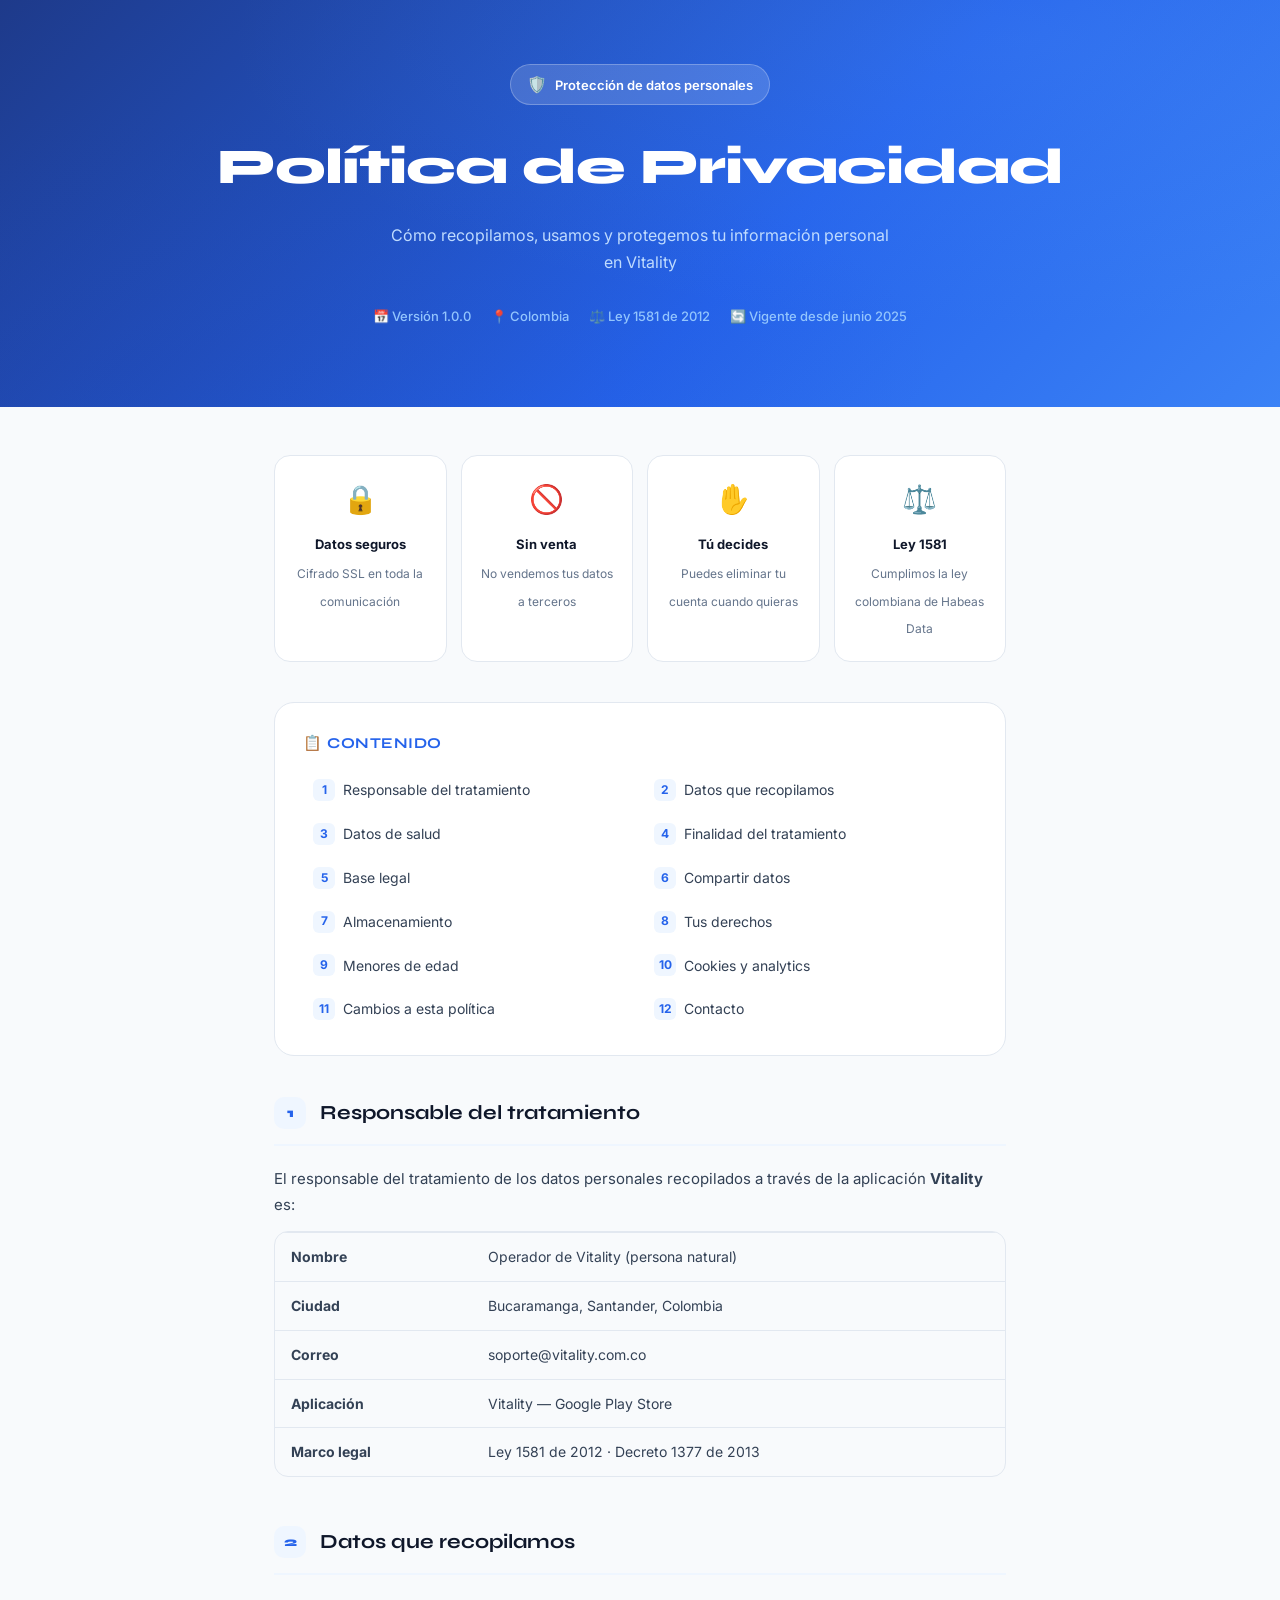
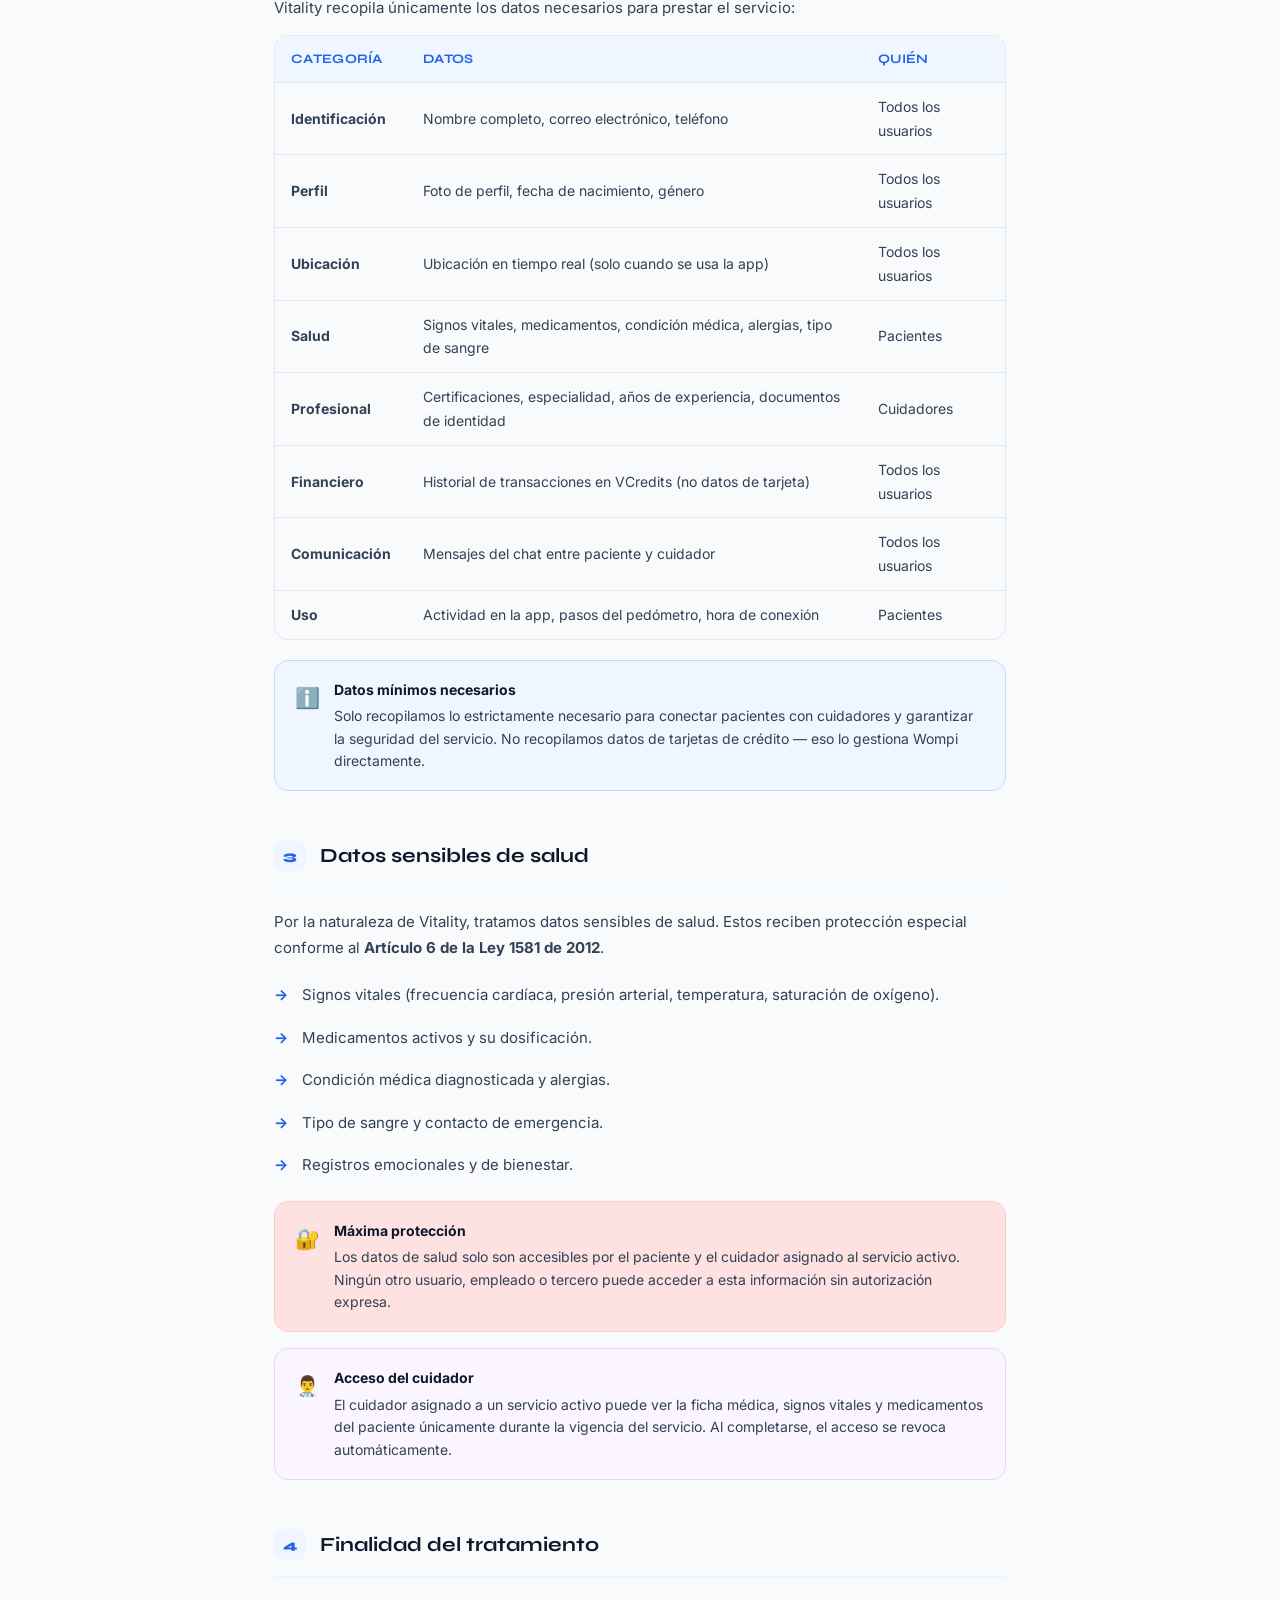
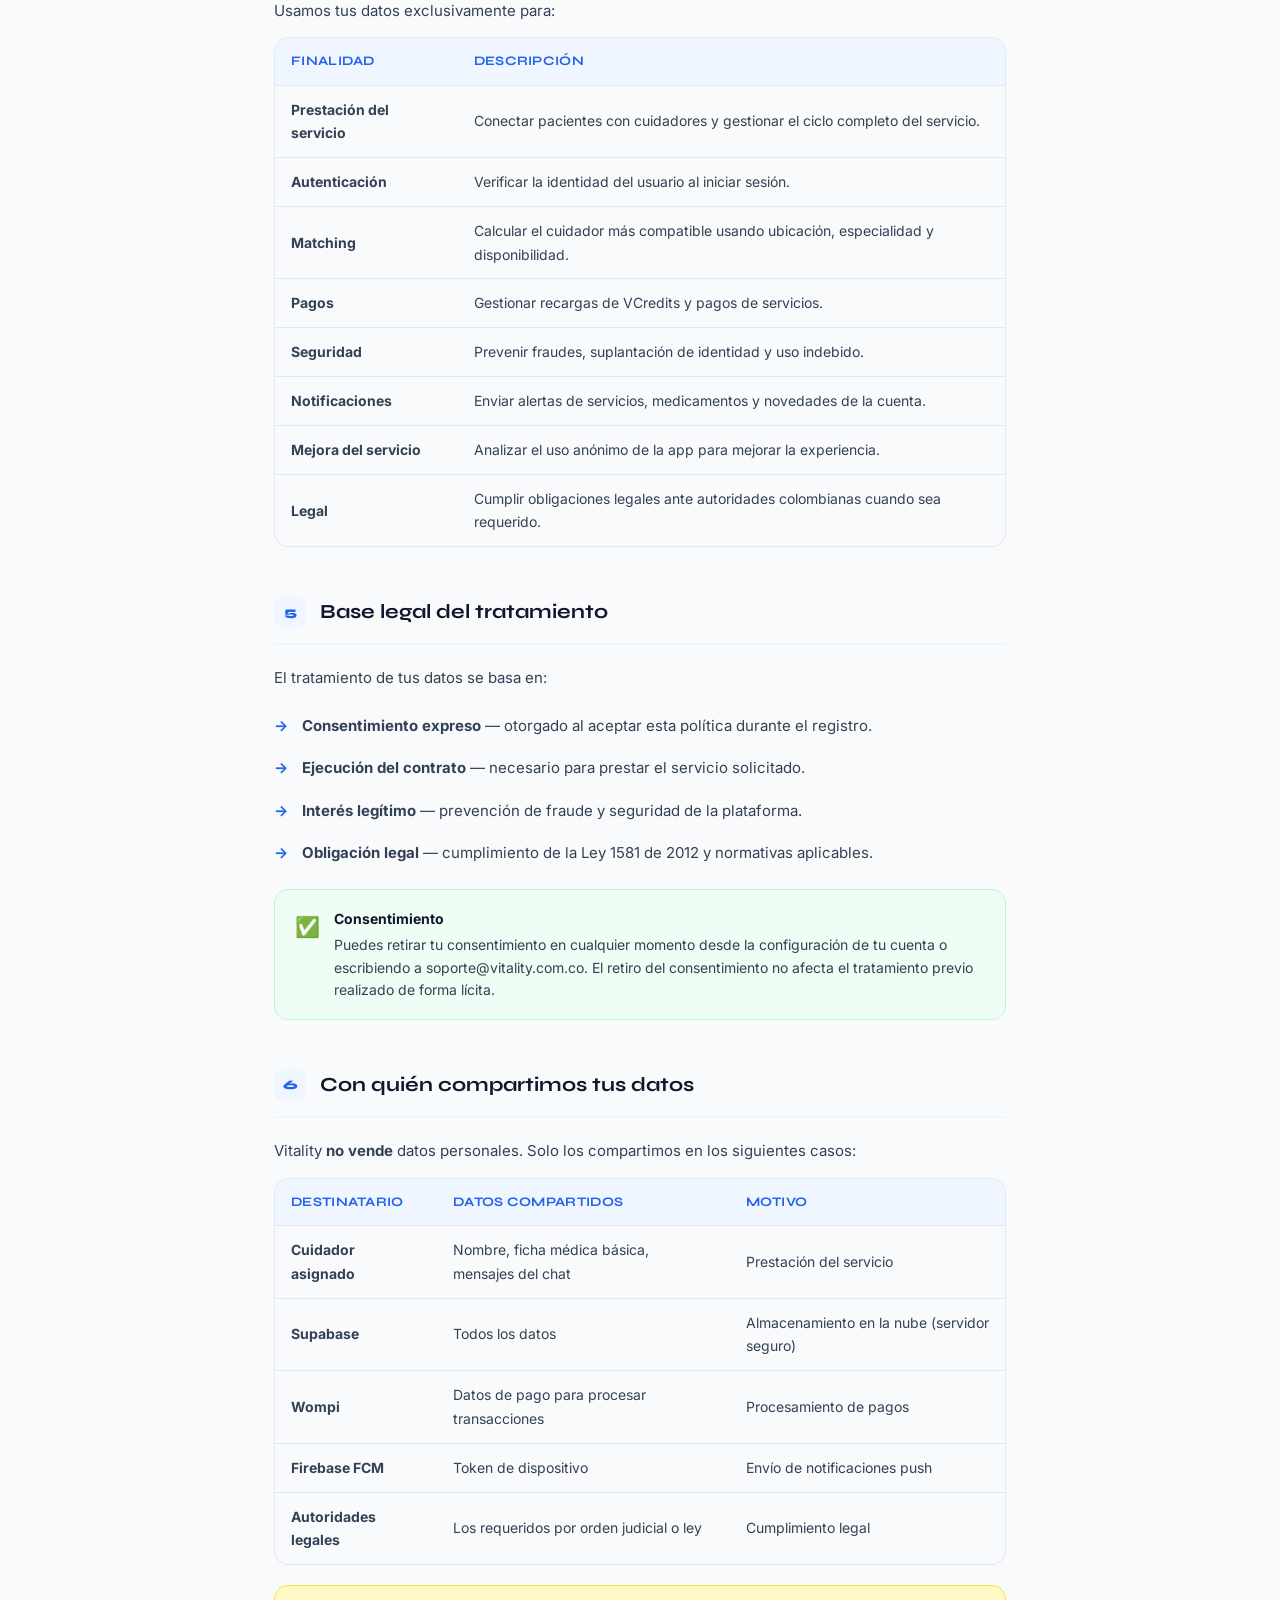
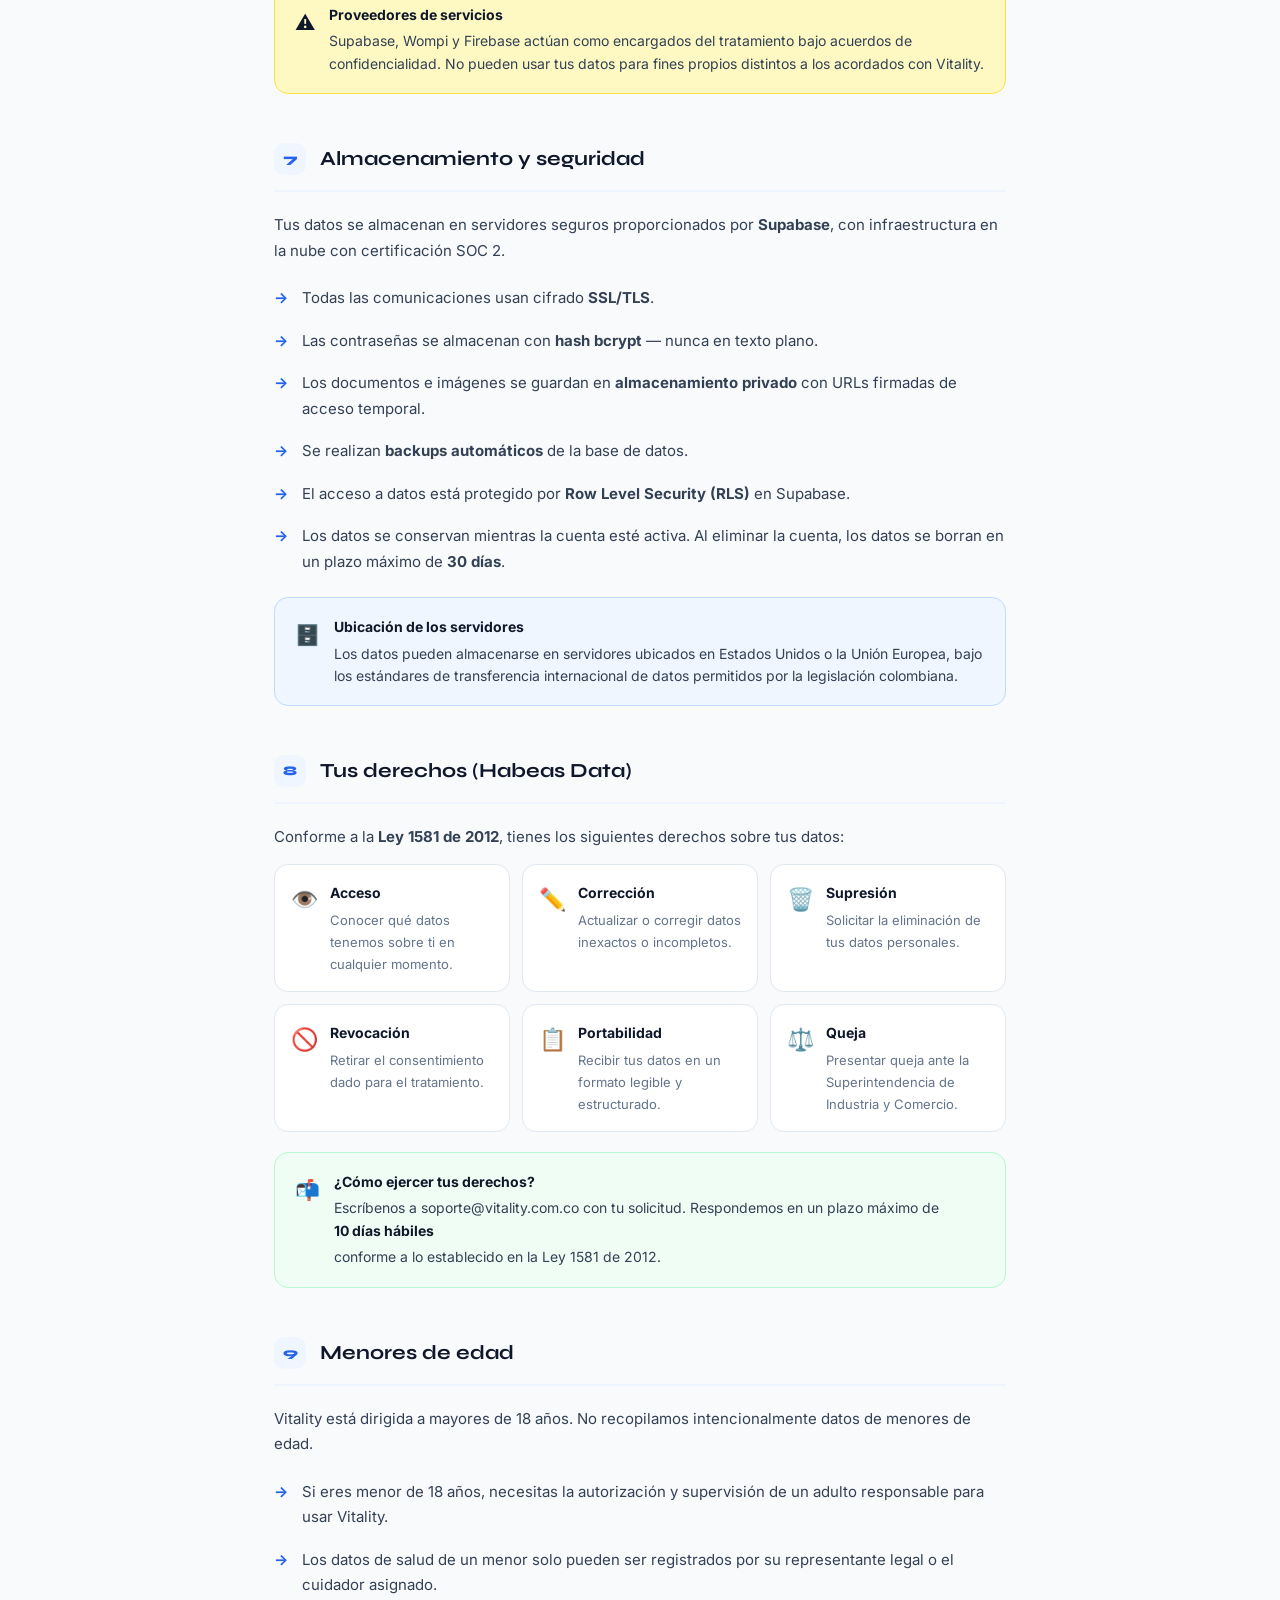
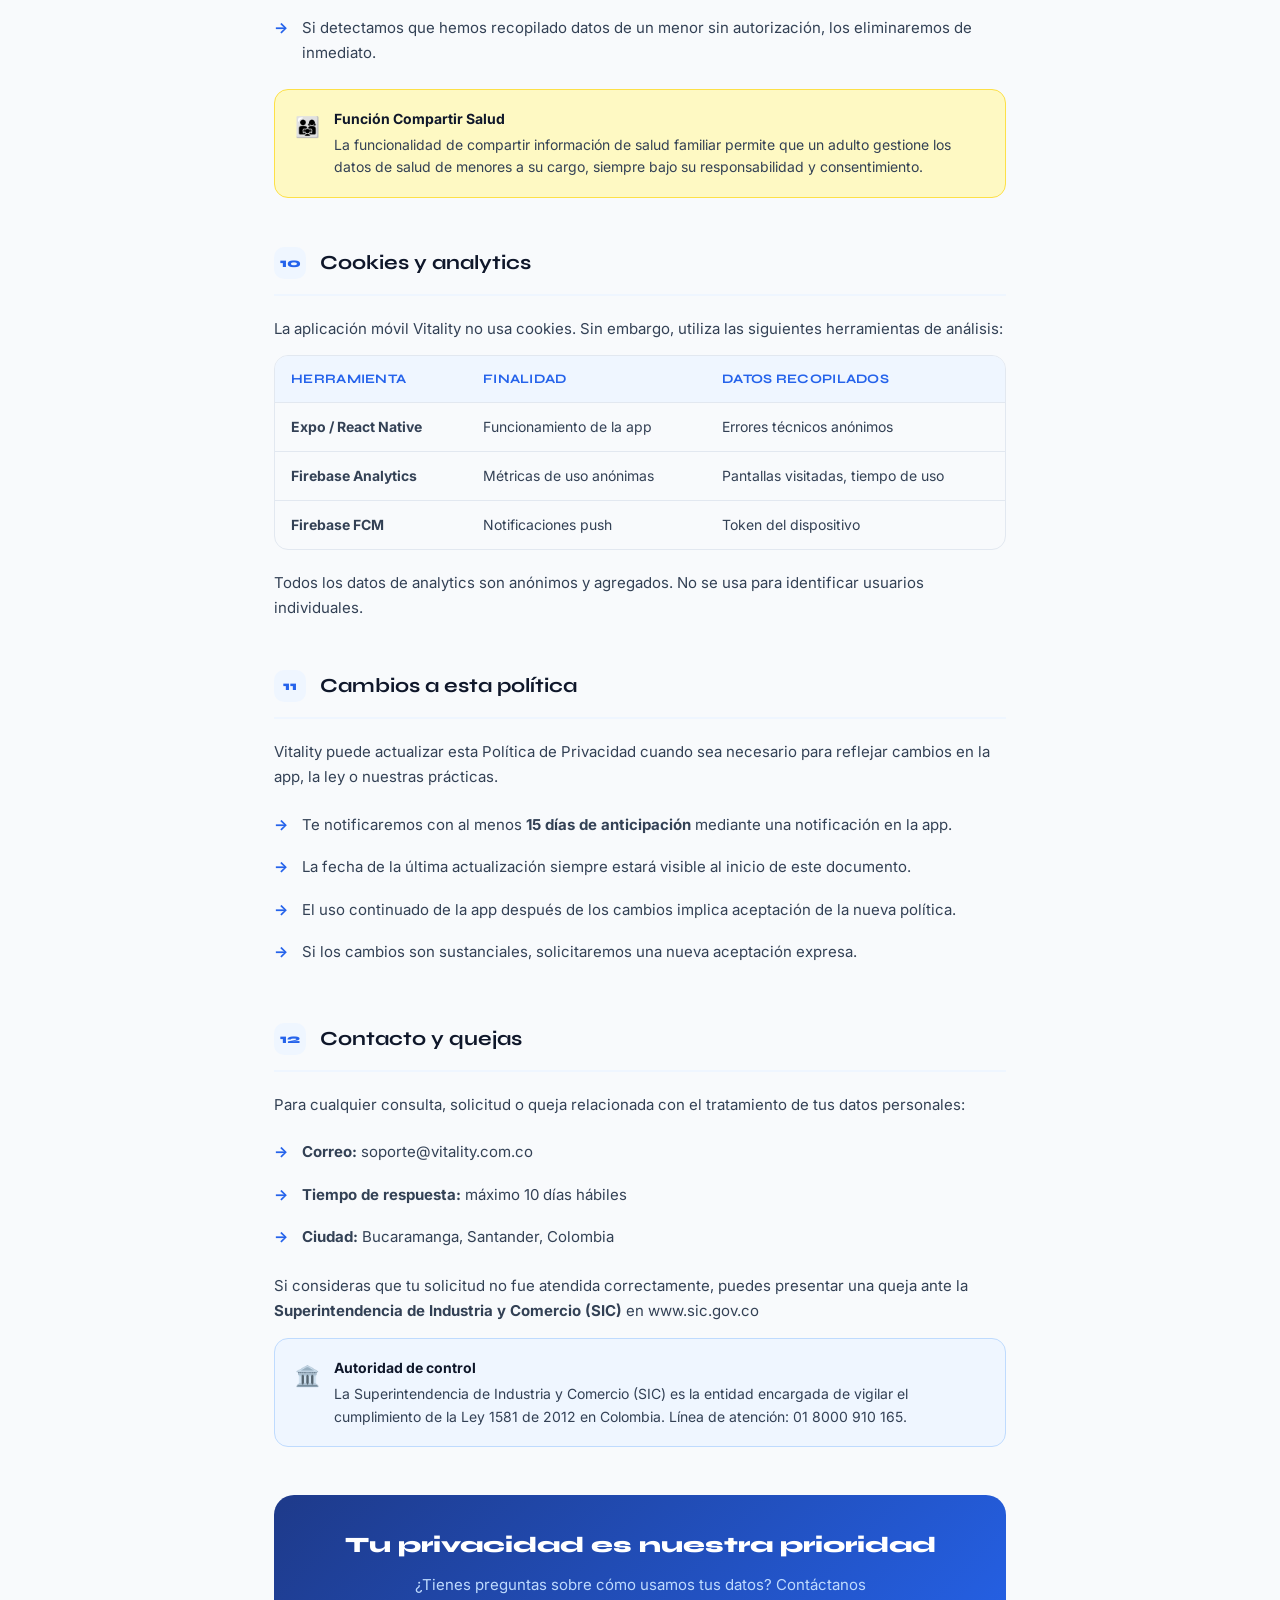
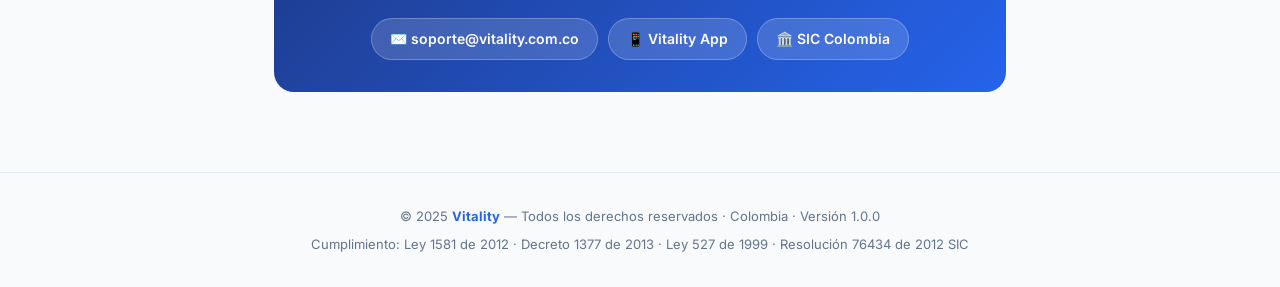
==== POvitality.html @ d190578e "Agregar politica de privacidad y terminos" ====
<!doctype html>
<html lang="es">
  <head>
    <meta charset="UTF-8" />
    <meta name="viewport" content="width=device-width, initial-scale=1.0" />
    <title>Política de Privacidad — Vitality</title>
    <style>
      @import url("https://fonts.googleapis.com/css2?family=Syne:wght@400;600;700;800&family=Inter:wght@400;500;600&display=swap");

      :root {
        --blue: #2563eb;
        --blue-light: #eff6ff;
        --blue-mid: #bfdbfe;
        --dark: #0f172a;
        --mid: #334155;
        --muted: #64748b;
        --border: #e2e8f0;
        --bg: #f8fafc;
      }

      * {
        margin: 0;
        padding: 0;
        box-sizing: border-box;
      }

      body {
        font-family: "Inter", sans-serif;
        background: var(--bg);
        color: var(--dark);
        line-height: 1.7;
      }

      /* ── HERO ── */
      .hero {
        background: linear-gradient(
          135deg,
          #1e3a8a 0%,
          #2563eb 60%,
          #3b82f6 100%
        );
        padding: 64px 24px 80px;
        text-align: center;
        position: relative;
        overflow: hidden;
      }

      .hero::before {
        content: "";
        position: absolute;
        inset: 0;
        background:
          radial-gradient(ellipse at 80% 10%, #60a5fa2a 0%, transparent 55%),
          radial-gradient(ellipse at 10% 90%, #1e40af33 0%, transparent 50%);
      }

      .hero-badge {
        display: inline-flex;
        align-items: center;
        gap: 8px;
        background: rgba(255, 255, 255, 0.15);
        border: 1px solid rgba(255, 255, 255, 0.25);
        border-radius: 100px;
        padding: 6px 16px;
        font-size: 13px;
        font-weight: 600;
        color: #fff;
        margin-bottom: 20px;
        position: relative;
      }

      .hero-badge .shield {
        font-size: 16px;
      }

      .hero h1 {
        font-family: "Syne", sans-serif;
        font-size: clamp(30px, 6vw, 50px);
        font-weight: 800;
        color: #fff;
        letter-spacing: -1px;
        position: relative;
        margin-bottom: 12px;
      }

      .hero p {
        font-size: 16px;
        color: #bfdbfe;
        position: relative;
        max-width: 500px;
        margin: 0 auto 28px;
      }

      .hero-meta {
        display: flex;
        justify-content: center;
        gap: 20px;
        flex-wrap: wrap;
        position: relative;
      }

      .hero-meta span {
        font-size: 13px;
        color: #93c5fd;
        font-weight: 500;
      }

      /* ── LAYOUT ── */
      .container {
        max-width: 780px;
        margin: 0 auto;
        padding: 48px 24px 80px;
      }

      /* ── RESUMEN VISUAL ── */
      .summary-grid {
        display: grid;
        grid-template-columns: repeat(auto-fit, minmax(160px, 1fr));
        gap: 14px;
        margin-bottom: 40px;
      }

      .summary-card {
        background: #fff;
        border: 1px solid var(--border);
        border-radius: 16px;
        padding: 20px 16px;
        text-align: center;
      }

      .summary-card .icon {
        font-size: 28px;
        margin-bottom: 10px;
        display: block;
      }

      .summary-card .label {
        font-size: 13px;
        font-weight: 700;
        color: var(--dark);
        display: block;
        margin-bottom: 4px;
      }

      .summary-card .desc {
        font-size: 12px;
        color: var(--muted);
      }

      /* ── TOC ── */
      .toc {
        background: #fff;
        border: 1px solid var(--border);
        border-radius: 20px;
        padding: 28px;
        margin-bottom: 40px;
      }

      .toc-title {
        font-family: "Syne", sans-serif;
        font-size: 15px;
        font-weight: 700;
        color: var(--blue);
        text-transform: uppercase;
        letter-spacing: 0.5px;
        margin-bottom: 16px;
        display: flex;
        align-items: center;
        gap: 8px;
      }

      .toc ol {
        list-style: none;
        display: grid;
        grid-template-columns: 1fr 1fr;
        gap: 8px;
      }

      @media (max-width: 520px) {
        .toc ol {
          grid-template-columns: 1fr;
        }
      }

      .toc ol li a {
        font-size: 14px;
        color: var(--mid);
        text-decoration: none;
        display: flex;
        align-items: center;
        gap: 8px;
        padding: 6px 10px;
        border-radius: 8px;
        transition:
          background 0.15s,
          color 0.15s;
      }

      .toc ol li a:hover {
        background: var(--blue-light);
        color: var(--blue);
      }

      .toc ol li a .num {
        font-size: 12px;
        font-weight: 700;
        color: var(--blue);
        background: var(--blue-light);
        width: 22px;
        height: 22px;
        border-radius: 6px;
        display: flex;
        align-items: center;
        justify-content: center;
        flex-shrink: 0;
      }

      /* ── SECCIONES ── */
      .section {
        margin-bottom: 48px;
        scroll-margin-top: 24px;
      }

      .section-header {
        display: flex;
        align-items: center;
        gap: 14px;
        margin-bottom: 20px;
        padding-bottom: 14px;
        border-bottom: 2px solid var(--blue-light);
      }

      .section-num {
        font-family: "Syne", sans-serif;
        font-size: 13px;
        font-weight: 800;
        color: var(--blue);
        background: var(--blue-light);
        width: 32px;
        height: 32px;
        border-radius: 10px;
        display: flex;
        align-items: center;
        justify-content: center;
        flex-shrink: 0;
      }

      .section h2 {
        font-family: "Syne", sans-serif;
        font-size: 20px;
        font-weight: 700;
        color: var(--dark);
      }

      .section p {
        font-size: 15px;
        color: var(--mid);
        margin-bottom: 14px;
      }

      .section ul,
      .section ol {
        padding-left: 0;
        list-style: none;
        margin-bottom: 14px;
      }

      .section ul li,
      .section ol li {
        font-size: 15px;
        color: var(--mid);
        padding: 8px 0 8px 28px;
        position: relative;
        border-bottom: 1px solid var(--bg);
      }

      .section ul li::before {
        content: "→";
        position: absolute;
        left: 0;
        color: var(--blue);
        font-weight: 700;
      }

      .section ol {
        counter-reset: item;
      }
      .section ol li {
        counter-increment: item;
      }
      .section ol li::before {
        content: counter(item) ".";
        position: absolute;
        left: 0;
        color: var(--blue);
        font-weight: 700;
        font-size: 14px;
      }

      /* ── CALLOUTS ── */
      .callout {
        border-radius: 14px;
        padding: 18px 20px;
        margin-bottom: 16px;
        display: flex;
        gap: 14px;
        align-items: flex-start;
      }

      .callout.blue {
        background: var(--blue-light);
        border: 1px solid var(--blue-mid);
      }
      .callout.yellow {
        background: #fef9c3;
        border: 1px solid #fde047;
      }
      .callout.red {
        background: #fee2e2;
        border: 1px solid #fecaca;
      }
      .callout.green {
        background: #f0fdf4;
        border: 1px solid #bbf7d0;
      }
      .callout.purple {
        background: #faf5ff;
        border: 1px solid #e9d5ff;
      }

      .callout-icon {
        font-size: 20px;
        flex-shrink: 0;
        margin-top: 2px;
      }

      .callout-text {
        font-size: 14px;
        color: var(--mid);
        line-height: 1.6;
      }
      .callout-text strong {
        display: block;
        font-size: 14px;
        font-weight: 700;
        color: var(--dark);
        margin-bottom: 4px;
      }

      /* ── TABLA ── */
      .table-wrap {
        overflow-x: auto;
        border-radius: 14px;
        border: 1px solid var(--border);
        margin-bottom: 20px;
      }

      table {
        width: 100%;
        border-collapse: collapse;
        font-size: 14px;
      }

      thead tr {
        background: var(--blue-light);
      }

      th {
        padding: 12px 16px;
        text-align: left;
        font-weight: 700;
        color: var(--blue);
        font-family: "Syne", sans-serif;
        font-size: 13px;
        text-transform: uppercase;
        letter-spacing: 0.3px;
      }

      td {
        padding: 12px 16px;
        color: var(--mid);
        border-top: 1px solid var(--border);
      }
      tr:hover td {
        background: var(--bg);
      }

      /* ── DERECHOS ── */
      .rights-grid {
        display: grid;
        grid-template-columns: repeat(auto-fit, minmax(200px, 1fr));
        gap: 12px;
        margin-bottom: 20px;
      }

      .right-card {
        background: #fff;
        border: 1px solid var(--border);
        border-radius: 14px;
        padding: 16px;
        display: flex;
        gap: 12px;
        align-items: flex-start;
      }

      .right-card .right-icon {
        font-size: 22px;
        flex-shrink: 0;
      }

      .right-card .right-title {
        font-size: 14px;
        font-weight: 700;
        color: var(--dark);
        margin-bottom: 4px;
      }

      .right-card .right-desc {
        font-size: 13px;
        color: var(--muted);
      }

      /* ── CONTACTO ── */
      .contact-card {
        background: linear-gradient(135deg, #1e3a8a, #2563eb);
        border-radius: 20px;
        padding: 32px;
        text-align: center;
        color: #fff;
        margin-top: 48px;
      }

      .contact-card h3 {
        font-family: "Syne", sans-serif;
        font-size: 22px;
        font-weight: 800;
        margin-bottom: 8px;
      }

      .contact-card p {
        color: #bfdbfe;
        font-size: 15px;
        margin-bottom: 20px;
      }

      .contact-pills {
        display: flex;
        flex-wrap: wrap;
        gap: 10px;
        justify-content: center;
      }

      .contact-pill {
        background: rgba(255, 255, 255, 0.15);
        border: 1px solid rgba(255, 255, 255, 0.25);
        border-radius: 100px;
        padding: 8px 18px;
        font-size: 14px;
        font-weight: 600;
        color: #fff;
        text-decoration: none;
      }

      /* ── FOOTER ── */
      .footer {
        text-align: center;
        padding: 32px 24px;
        font-size: 13px;
        color: var(--muted);
        border-top: 1px solid var(--border);
      }

      .footer strong {
        color: var(--blue);
      }
    </style>
  </head>
  <body>
    <!-- HERO -->
    <div class="hero">
      <div class="hero-badge">
        <span class="shield">🛡️</span>
        Protección de datos personales
      </div>
      <h1>Política de Privacidad</h1>
      <p>
        Cómo recopilamos, usamos y protegemos tu información personal en
        Vitality
      </p>
      <div class="hero-meta">
        <span>📅 Versión 1.0.0</span>
        <span>📍 Colombia</span>
        <span>⚖️ Ley 1581 de 2012</span>
        <span>🔄 Vigente desde junio 2025</span>
      </div>
    </div>

    <div class="container">
      <!-- RESUMEN VISUAL -->
      <div class="summary-grid">
        <div class="summary-card">
          <span class="icon">🔒</span>
          <span class="label">Datos seguros</span>
          <span class="desc">Cifrado SSL en toda la comunicación</span>
        </div>
        <div class="summary-card">
          <span class="icon">🚫</span>
          <span class="label">Sin venta</span>
          <span class="desc">No vendemos tus datos a terceros</span>
        </div>
        <div class="summary-card">
          <span class="icon">✋</span>
          <span class="label">Tú decides</span>
          <span class="desc">Puedes eliminar tu cuenta cuando quieras</span>
        </div>
        <div class="summary-card">
          <span class="icon">⚖️</span>
          <span class="label">Ley 1581</span>
          <span class="desc">Cumplimos la ley colombiana de Habeas Data</span>
        </div>
      </div>

      <!-- TOC -->
      <div class="toc">
        <div class="toc-title">📋 Contenido</div>
        <ol>
          <li>
            <a href="#s1"
              ><span class="num">1</span> Responsable del tratamiento</a
            >
          </li>
          <li>
            <a href="#s2"><span class="num">2</span> Datos que recopilamos</a>
          </li>
          <li>
            <a href="#s3"><span class="num">3</span> Datos de salud</a>
          </li>
          <li>
            <a href="#s4"
              ><span class="num">4</span> Finalidad del tratamiento</a
            >
          </li>
          <li>
            <a href="#s5"><span class="num">5</span> Base legal</a>
          </li>
          <li>
            <a href="#s6"><span class="num">6</span> Compartir datos</a>
          </li>
          <li>
            <a href="#s7"><span class="num">7</span> Almacenamiento</a>
          </li>
          <li>
            <a href="#s8"><span class="num">8</span> Tus derechos</a>
          </li>
          <li>
            <a href="#s9"><span class="num">9</span> Menores de edad</a>
          </li>
          <li>
            <a href="#s10"><span class="num">10</span> Cookies y analytics</a>
          </li>
          <li>
            <a href="#s11"
              ><span class="num">11</span> Cambios a esta política</a
            >
          </li>
          <li>
            <a href="#s12"><span class="num">12</span> Contacto</a>
          </li>
        </ol>
      </div>

      <!-- 1 -->
      <div class="section" id="s1">
        <div class="section-header">
          <span class="section-num">1</span>
          <h2>Responsable del tratamiento</h2>
        </div>
        <p>
          El responsable del tratamiento de los datos personales recopilados a
          través de la aplicación <strong>Vitality</strong> es:
        </p>
        <div class="table-wrap">
          <table>
            <tbody>
              <tr>
                <td><strong>Nombre</strong></td>
                <td>Operador de Vitality (persona natural)</td>
              </tr>
              <tr>
                <td><strong>Ciudad</strong></td>
                <td>Bucaramanga, Santander, Colombia</td>
              </tr>
              <tr>
                <td><strong>Correo</strong></td>
                <td>soporte@vitality.com.co</td>
              </tr>
              <tr>
                <td><strong>Aplicación</strong></td>
                <td>Vitality — Google Play Store</td>
              </tr>
              <tr>
                <td><strong>Marco legal</strong></td>
                <td>Ley 1581 de 2012 · Decreto 1377 de 2013</td>
              </tr>
            </tbody>
          </table>
        </div>
      </div>

      <!-- 2 -->
      <div class="section" id="s2">
        <div class="section-header">
          <span class="section-num">2</span>
          <h2>Datos que recopilamos</h2>
        </div>
        <p>
          Vitality recopila únicamente los datos necesarios para prestar el
          servicio:
        </p>

        <div class="table-wrap">
          <table>
            <thead>
              <tr>
                <th>Categoría</th>
                <th>Datos</th>
                <th>Quién</th>
              </tr>
            </thead>
            <tbody>
              <tr>
                <td><strong>Identificación</strong></td>
                <td>Nombre completo, correo electrónico, teléfono</td>
                <td>Todos los usuarios</td>
              </tr>
              <tr>
                <td><strong>Perfil</strong></td>
                <td>Foto de perfil, fecha de nacimiento, género</td>
                <td>Todos los usuarios</td>
              </tr>
              <tr>
                <td><strong>Ubicación</strong></td>
                <td>Ubicación en tiempo real (solo cuando se usa la app)</td>
                <td>Todos los usuarios</td>
              </tr>
              <tr>
                <td><strong>Salud</strong></td>
                <td>
                  Signos vitales, medicamentos, condición médica, alergias, tipo
                  de sangre
                </td>
                <td>Pacientes</td>
              </tr>
              <tr>
                <td><strong>Profesional</strong></td>
                <td>
                  Certificaciones, especialidad, años de experiencia, documentos
                  de identidad
                </td>
                <td>Cuidadores</td>
              </tr>
              <tr>
                <td><strong>Financiero</strong></td>
                <td>
                  Historial de transacciones en VCredits (no datos de tarjeta)
                </td>
                <td>Todos los usuarios</td>
              </tr>
              <tr>
                <td><strong>Comunicación</strong></td>
                <td>Mensajes del chat entre paciente y cuidador</td>
                <td>Todos los usuarios</td>
              </tr>
              <tr>
                <td><strong>Uso</strong></td>
                <td>
                  Actividad en la app, pasos del pedómetro, hora de conexión
                </td>
                <td>Pacientes</td>
              </tr>
            </tbody>
          </table>
        </div>

        <div class="callout blue">
          <span class="callout-icon">ℹ️</span>
          <div class="callout-text">
            <strong>Datos mínimos necesarios</strong>
            Solo recopilamos lo estrictamente necesario para conectar pacientes
            con cuidadores y garantizar la seguridad del servicio. No
            recopilamos datos de tarjetas de crédito — eso lo gestiona Wompi
            directamente.
          </div>
        </div>
      </div>

      <!-- 3 -->
      <div class="section" id="s3">
        <div class="section-header">
          <span class="section-num">3</span>
          <h2>Datos sensibles de salud</h2>
        </div>
        <p>
          Por la naturaleza de Vitality, tratamos datos sensibles de salud.
          Estos reciben protección especial conforme al
          <strong>Artículo 6 de la Ley 1581 de 2012</strong>.
        </p>
        <ul>
          <li>
            Signos vitales (frecuencia cardíaca, presión arterial, temperatura,
            saturación de oxígeno).
          </li>
          <li>Medicamentos activos y su dosificación.</li>
          <li>Condición médica diagnosticada y alergias.</li>
          <li>Tipo de sangre y contacto de emergencia.</li>
          <li>Registros emocionales y de bienestar.</li>
        </ul>
        <div class="callout red">
          <span class="callout-icon">🔐</span>
          <div class="callout-text">
            <strong>Máxima protección</strong>
            Los datos de salud solo son accesibles por el paciente y el cuidador
            asignado al servicio activo. Ningún otro usuario, empleado o tercero
            puede acceder a esta información sin autorización expresa.
          </div>
        </div>
        <div class="callout purple">
          <span class="callout-icon">👨‍⚕️</span>
          <div class="callout-text">
            <strong>Acceso del cuidador</strong>
            El cuidador asignado a un servicio activo puede ver la ficha médica,
            signos vitales y medicamentos del paciente únicamente durante la
            vigencia del servicio. Al completarse, el acceso se revoca
            automáticamente.
          </div>
        </div>
      </div>

      <!-- 4 -->
      <div class="section" id="s4">
        <div class="section-header">
          <span class="section-num">4</span>
          <h2>Finalidad del tratamiento</h2>
        </div>
        <p>Usamos tus datos exclusivamente para:</p>
        <div class="table-wrap">
          <table>
            <thead>
              <tr>
                <th>Finalidad</th>
                <th>Descripción</th>
              </tr>
            </thead>
            <tbody>
              <tr>
                <td><strong>Prestación del servicio</strong></td>
                <td>
                  Conectar pacientes con cuidadores y gestionar el ciclo
                  completo del servicio.
                </td>
              </tr>
              <tr>
                <td><strong>Autenticación</strong></td>
                <td>Verificar la identidad del usuario al iniciar sesión.</td>
              </tr>
              <tr>
                <td><strong>Matching</strong></td>
                <td>
                  Calcular el cuidador más compatible usando ubicación,
                  especialidad y disponibilidad.
                </td>
              </tr>
              <tr>
                <td><strong>Pagos</strong></td>
                <td>Gestionar recargas de VCredits y pagos de servicios.</td>
              </tr>
              <tr>
                <td><strong>Seguridad</strong></td>
                <td>
                  Prevenir fraudes, suplantación de identidad y uso indebido.
                </td>
              </tr>
              <tr>
                <td><strong>Notificaciones</strong></td>
                <td>
                  Enviar alertas de servicios, medicamentos y novedades de la
                  cuenta.
                </td>
              </tr>
              <tr>
                <td><strong>Mejora del servicio</strong></td>
                <td>
                  Analizar el uso anónimo de la app para mejorar la experiencia.
                </td>
              </tr>
              <tr>
                <td><strong>Legal</strong></td>
                <td>
                  Cumplir obligaciones legales ante autoridades colombianas
                  cuando sea requerido.
                </td>
              </tr>
            </tbody>
          </table>
        </div>
      </div>

      <!-- 5 -->
      <div class="section" id="s5">
        <div class="section-header">
          <span class="section-num">5</span>
          <h2>Base legal del tratamiento</h2>
        </div>
        <p>El tratamiento de tus datos se basa en:</p>
        <ul>
          <li>
            <strong>Consentimiento expreso</strong> — otorgado al aceptar esta
            política durante el registro.
          </li>
          <li>
            <strong>Ejecución del contrato</strong> — necesario para prestar el
            servicio solicitado.
          </li>
          <li>
            <strong>Interés legítimo</strong> — prevención de fraude y seguridad
            de la plataforma.
          </li>
          <li>
            <strong>Obligación legal</strong> — cumplimiento de la Ley 1581 de
            2012 y normativas aplicables.
          </li>
        </ul>
        <div class="callout green">
          <span class="callout-icon">✅</span>
          <div class="callout-text">
            <strong>Consentimiento</strong>
            Puedes retirar tu consentimiento en cualquier momento desde la
            configuración de tu cuenta o escribiendo a soporte@vitality.com.co.
            El retiro del consentimiento no afecta el tratamiento previo
            realizado de forma lícita.
          </div>
        </div>
      </div>

      <!-- 6 -->
      <div class="section" id="s6">
        <div class="section-header">
          <span class="section-num">6</span>
          <h2>Con quién compartimos tus datos</h2>
        </div>
        <p>
          Vitality <strong>no vende</strong> datos personales. Solo los
          compartimos en los siguientes casos:
        </p>
        <div class="table-wrap">
          <table>
            <thead>
              <tr>
                <th>Destinatario</th>
                <th>Datos compartidos</th>
                <th>Motivo</th>
              </tr>
            </thead>
            <tbody>
              <tr>
                <td><strong>Cuidador asignado</strong></td>
                <td>Nombre, ficha médica básica, mensajes del chat</td>
                <td>Prestación del servicio</td>
              </tr>
              <tr>
                <td><strong>Supabase</strong></td>
                <td>Todos los datos</td>
                <td>Almacenamiento en la nube (servidor seguro)</td>
              </tr>
              <tr>
                <td><strong>Wompi</strong></td>
                <td>Datos de pago para procesar transacciones</td>
                <td>Procesamiento de pagos</td>
              </tr>
              <tr>
                <td><strong>Firebase FCM</strong></td>
                <td>Token de dispositivo</td>
                <td>Envío de notificaciones push</td>
              </tr>
              <tr>
                <td><strong>Autoridades legales</strong></td>
                <td>Los requeridos por orden judicial o ley</td>
                <td>Cumplimiento legal</td>
              </tr>
            </tbody>
          </table>
        </div>
        <div class="callout yellow">
          <span class="callout-icon">⚠️</span>
          <div class="callout-text">
            <strong>Proveedores de servicios</strong>
            Supabase, Wompi y Firebase actúan como encargados del tratamiento
            bajo acuerdos de confidencialidad. No pueden usar tus datos para
            fines propios distintos a los acordados con Vitality.
          </div>
        </div>
      </div>

      <!-- 7 -->
      <div class="section" id="s7">
        <div class="section-header">
          <span class="section-num">7</span>
          <h2>Almacenamiento y seguridad</h2>
        </div>
        <p>
          Tus datos se almacenan en servidores seguros proporcionados por
          <strong>Supabase</strong>, con infraestructura en la nube con
          certificación SOC 2.
        </p>
        <ul>
          <li>
            Todas las comunicaciones usan cifrado <strong>SSL/TLS</strong>.
          </li>
          <li>
            Las contraseñas se almacenan con <strong>hash bcrypt</strong> —
            nunca en texto plano.
          </li>
          <li>
            Los documentos e imágenes se guardan en
            <strong>almacenamiento privado</strong> con URLs firmadas de acceso
            temporal.
          </li>
          <li>
            Se realizan <strong>backups automáticos</strong> de la base de
            datos.
          </li>
          <li>
            El acceso a datos está protegido por
            <strong>Row Level Security (RLS)</strong> en Supabase.
          </li>
          <li>
            Los datos se conservan mientras la cuenta esté activa. Al eliminar
            la cuenta, los datos se borran en un plazo máximo de
            <strong>30 días</strong>.
          </li>
        </ul>
        <div class="callout blue">
          <span class="callout-icon">🗄️</span>
          <div class="callout-text">
            <strong>Ubicación de los servidores</strong>
            Los datos pueden almacenarse en servidores ubicados en Estados
            Unidos o la Unión Europea, bajo los estándares de transferencia
            internacional de datos permitidos por la legislación colombiana.
          </div>
        </div>
      </div>

      <!-- 8 -->
      <div class="section" id="s8">
        <div class="section-header">
          <span class="section-num">8</span>
          <h2>Tus derechos (Habeas Data)</h2>
        </div>
        <p>
          Conforme a la <strong>Ley 1581 de 2012</strong>, tienes los siguientes
          derechos sobre tus datos:
        </p>

        <div class="rights-grid">
          <div class="right-card">
            <span class="right-icon">👁️</span>
            <div>
              <div class="right-title">Acceso</div>
              <div class="right-desc">
                Conocer qué datos tenemos sobre ti en cualquier momento.
              </div>
            </div>
          </div>
          <div class="right-card">
            <span class="right-icon">✏️</span>
            <div>
              <div class="right-title">Corrección</div>
              <div class="right-desc">
                Actualizar o corregir datos inexactos o incompletos.
              </div>
            </div>
          </div>
          <div class="right-card">
            <span class="right-icon">🗑️</span>
            <div>
              <div class="right-title">Supresión</div>
              <div class="right-desc">
                Solicitar la eliminación de tus datos personales.
              </div>
            </div>
          </div>
          <div class="right-card">
            <span class="right-icon">🚫</span>
            <div>
              <div class="right-title">Revocación</div>
              <div class="right-desc">
                Retirar el consentimiento dado para el tratamiento.
              </div>
            </div>
          </div>
          <div class="right-card">
            <span class="right-icon">📋</span>
            <div>
              <div class="right-title">Portabilidad</div>
              <div class="right-desc">
                Recibir tus datos en un formato legible y estructurado.
              </div>
            </div>
          </div>
          <div class="right-card">
            <span class="right-icon">⚖️</span>
            <div>
              <div class="right-title">Queja</div>
              <div class="right-desc">
                Presentar queja ante la Superintendencia de Industria y
                Comercio.
              </div>
            </div>
          </div>
        </div>

        <div class="callout green">
          <span class="callout-icon">📬</span>
          <div class="callout-text">
            <strong>¿Cómo ejercer tus derechos?</strong>
            Escríbenos a soporte@vitality.com.co con tu solicitud. Respondemos
            en un plazo máximo de <strong>10 días hábiles</strong> conforme a lo
            establecido en la Ley 1581 de 2012.
          </div>
        </div>
      </div>

      <!-- 9 -->
      <div class="section" id="s9">
        <div class="section-header">
          <span class="section-num">9</span>
          <h2>Menores de edad</h2>
        </div>
        <p>
          Vitality está dirigida a mayores de 18 años. No recopilamos
          intencionalmente datos de menores de edad.
        </p>
        <ul>
          <li>
            Si eres menor de 18 años, necesitas la autorización y supervisión de
            un adulto responsable para usar Vitality.
          </li>
          <li>
            Los datos de salud de un menor solo pueden ser registrados por su
            representante legal o el cuidador asignado.
          </li>
          <li>
            Si detectamos que hemos recopilado datos de un menor sin
            autorización, los eliminaremos de inmediato.
          </li>
        </ul>
        <div class="callout yellow">
          <span class="callout-icon">👨‍👩‍👧</span>
          <div class="callout-text">
            <strong>Función Compartir Salud</strong>
            La funcionalidad de compartir información de salud familiar permite
            que un adulto gestione los datos de salud de menores a su cargo,
            siempre bajo su responsabilidad y consentimiento.
          </div>
        </div>
      </div>

      <!-- 10 -->
      <div class="section" id="s10">
        <div class="section-header">
          <span class="section-num">10</span>
          <h2>Cookies y analytics</h2>
        </div>
        <p>
          La aplicación móvil Vitality no usa cookies. Sin embargo, utiliza las
          siguientes herramientas de análisis:
        </p>
        <div class="table-wrap">
          <table>
            <thead>
              <tr>
                <th>Herramienta</th>
                <th>Finalidad</th>
                <th>Datos recopilados</th>
              </tr>
            </thead>
            <tbody>
              <tr>
                <td><strong>Expo / React Native</strong></td>
                <td>Funcionamiento de la app</td>
                <td>Errores técnicos anónimos</td>
              </tr>
              <tr>
                <td><strong>Firebase Analytics</strong></td>
                <td>Métricas de uso anónimas</td>
                <td>Pantallas visitadas, tiempo de uso</td>
              </tr>
              <tr>
                <td><strong>Firebase FCM</strong></td>
                <td>Notificaciones push</td>
                <td>Token del dispositivo</td>
              </tr>
            </tbody>
          </table>
        </div>
        <p>
          Todos los datos de analytics son anónimos y agregados. No se usa para
          identificar usuarios individuales.
        </p>
      </div>

      <!-- 11 -->
      <div class="section" id="s11">
        <div class="section-header">
          <span class="section-num">11</span>
          <h2>Cambios a esta política</h2>
        </div>
        <p>
          Vitality puede actualizar esta Política de Privacidad cuando sea
          necesario para reflejar cambios en la app, la ley o nuestras
          prácticas.
        </p>
        <ul>
          <li>
            Te notificaremos con al menos
            <strong>15 días de anticipación</strong> mediante una notificación
            en la app.
          </li>
          <li>
            La fecha de la última actualización siempre estará visible al inicio
            de este documento.
          </li>
          <li>
            El uso continuado de la app después de los cambios implica
            aceptación de la nueva política.
          </li>
          <li>
            Si los cambios son sustanciales, solicitaremos una nueva aceptación
            expresa.
          </li>
        </ul>
      </div>

      <!-- 12 -->
      <div class="section" id="s12">
        <div class="section-header">
          <span class="section-num">12</span>
          <h2>Contacto y quejas</h2>
        </div>
        <p>
          Para cualquier consulta, solicitud o queja relacionada con el
          tratamiento de tus datos personales:
        </p>
        <ul>
          <li><strong>Correo:</strong> soporte@vitality.com.co</li>
          <li><strong>Tiempo de respuesta:</strong> máximo 10 días hábiles</li>
          <li><strong>Ciudad:</strong> Bucaramanga, Santander, Colombia</li>
        </ul>
        <p>
          Si consideras que tu solicitud no fue atendida correctamente, puedes
          presentar una queja ante la
          <strong>Superintendencia de Industria y Comercio (SIC)</strong> en
          www.sic.gov.co
        </p>
        <div class="callout blue">
          <span class="callout-icon">🏛️</span>
          <div class="callout-text">
            <strong>Autoridad de control</strong>
            La Superintendencia de Industria y Comercio (SIC) es la entidad
            encargada de vigilar el cumplimiento de la Ley 1581 de 2012 en
            Colombia. Línea de atención: 01 8000 910 165.
          </div>
        </div>
      </div>

      <!-- CONTACTO -->
      <div class="contact-card">
        <h3>Tu privacidad es nuestra prioridad</h3>
        <p>¿Tienes preguntas sobre cómo usamos tus datos? Contáctanos</p>
        <div class="contact-pills">
          <a href="mailto:soporte@vitality.com.co" class="contact-pill"
            >✉️ soporte@vitality.com.co</a
          >
          <a href="#" class="contact-pill">📱 Vitality App</a>
          <a href="https://www.sic.gov.co" class="contact-pill"
            >🏛️ SIC Colombia</a
          >
        </div>
      </div>
    </div>

    <!-- FOOTER -->
    <div class="footer">
      <p>
        © 2025 <strong>Vitality</strong> — Todos los derechos reservados ·
        Colombia · Versión 1.0.0
      </p>
      <p style="margin-top: 6px">
        Cumplimiento: Ley 1581 de 2012 · Decreto 1377 de 2013 · Ley 527 de 1999
        · Resolución 76434 de 2012 SIC
      </p>
    </div>
  </body>
</html>
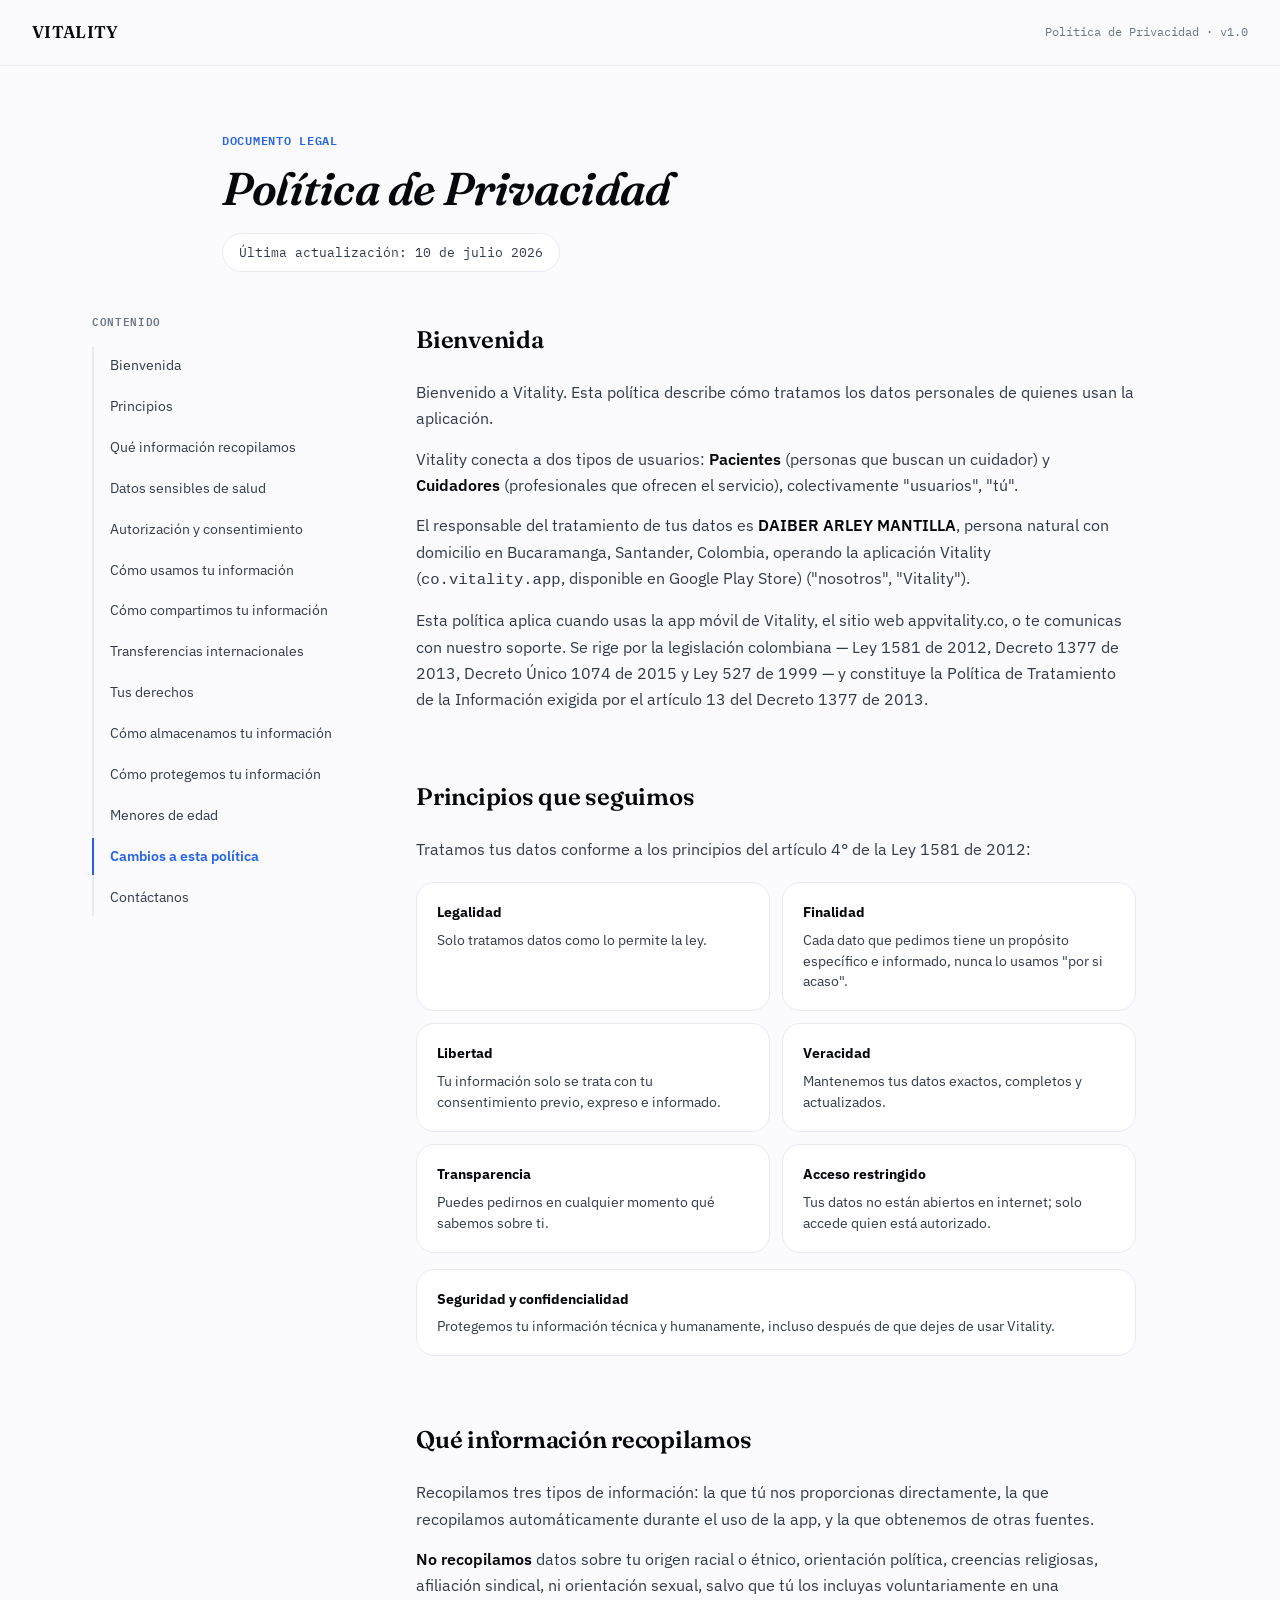
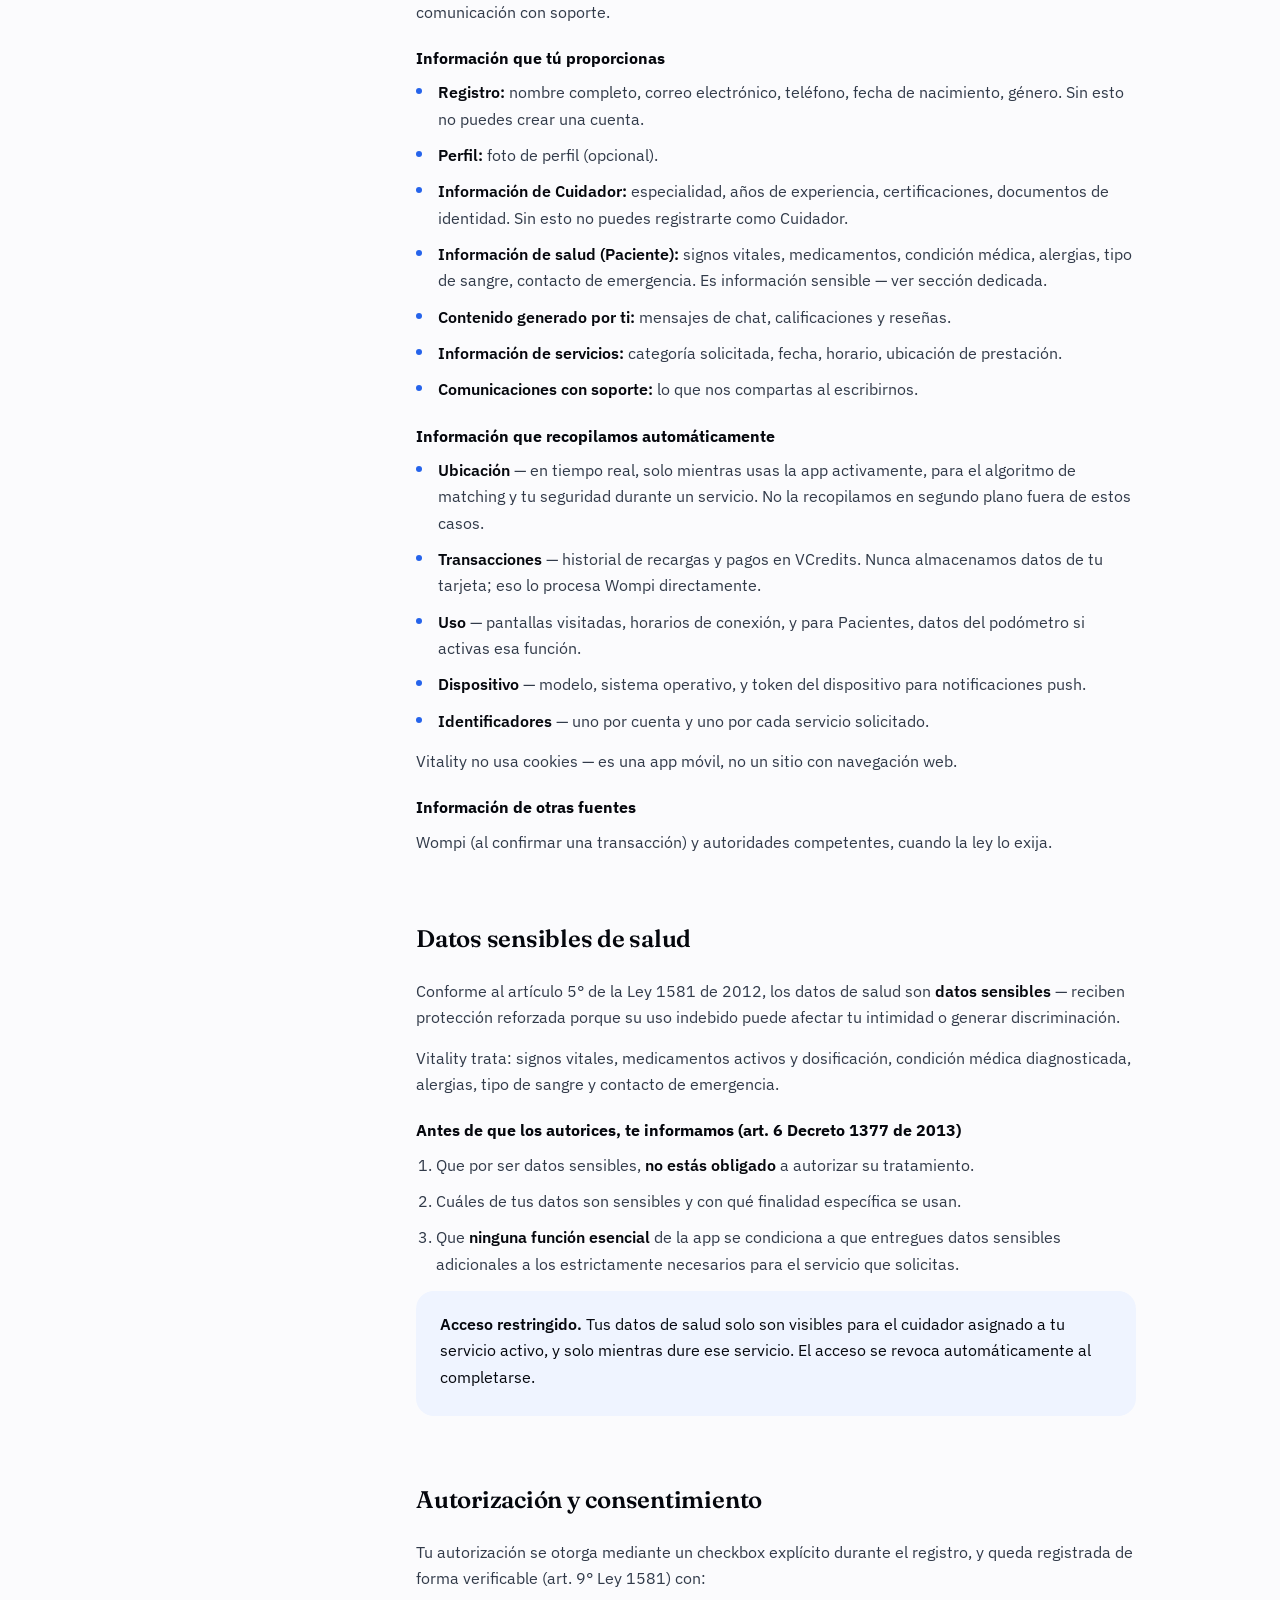
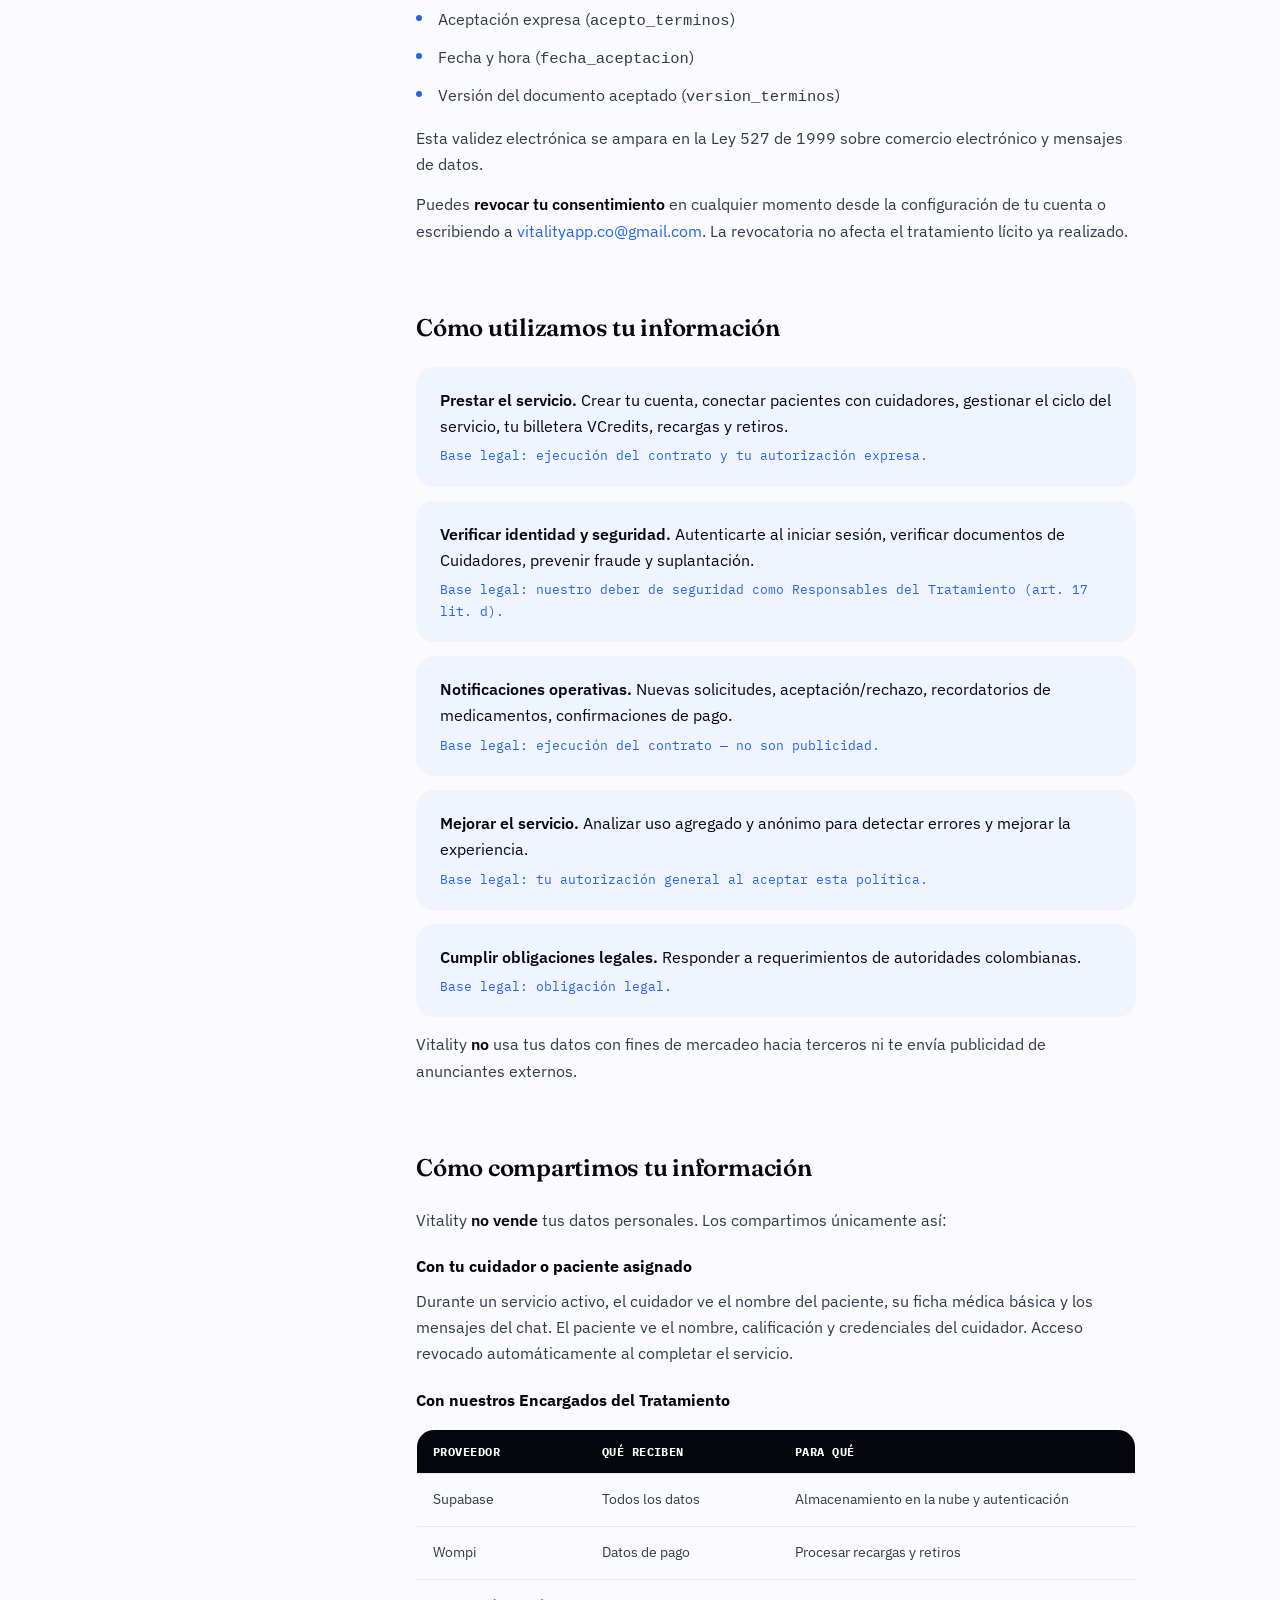
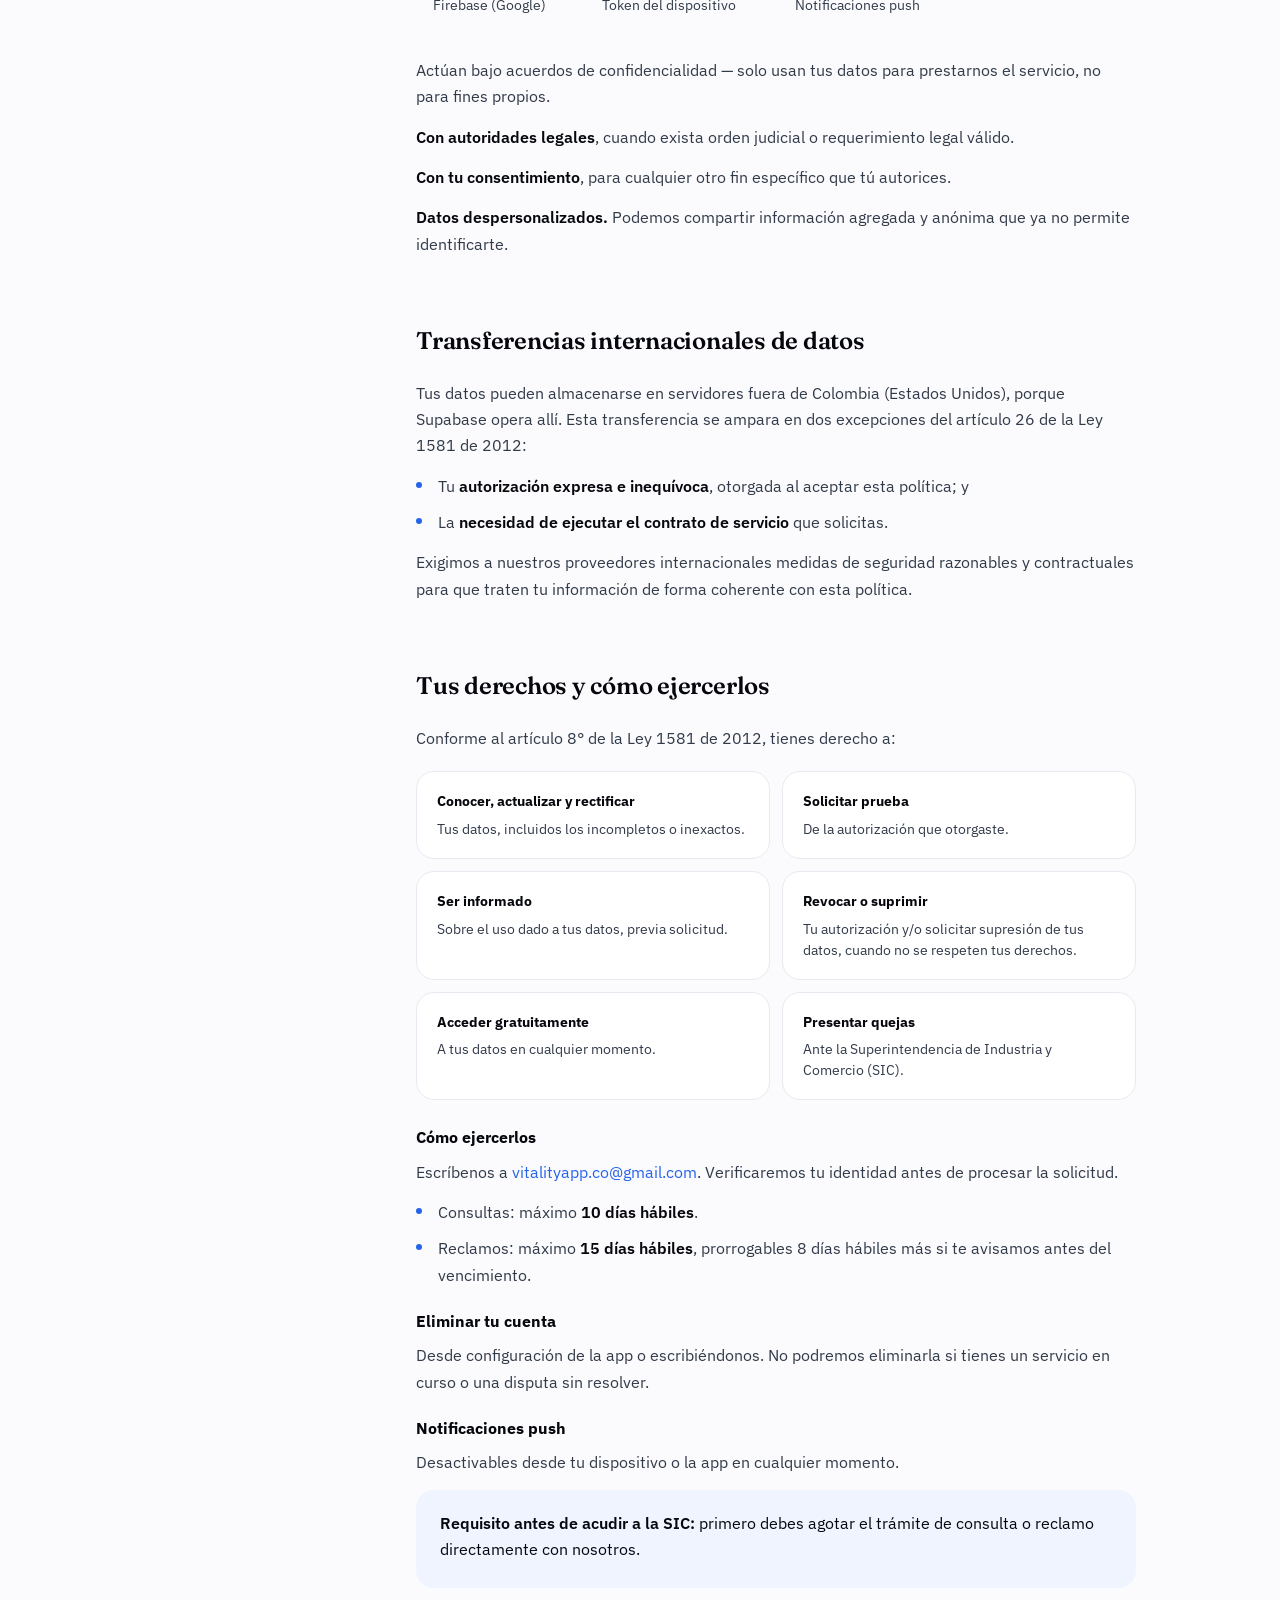
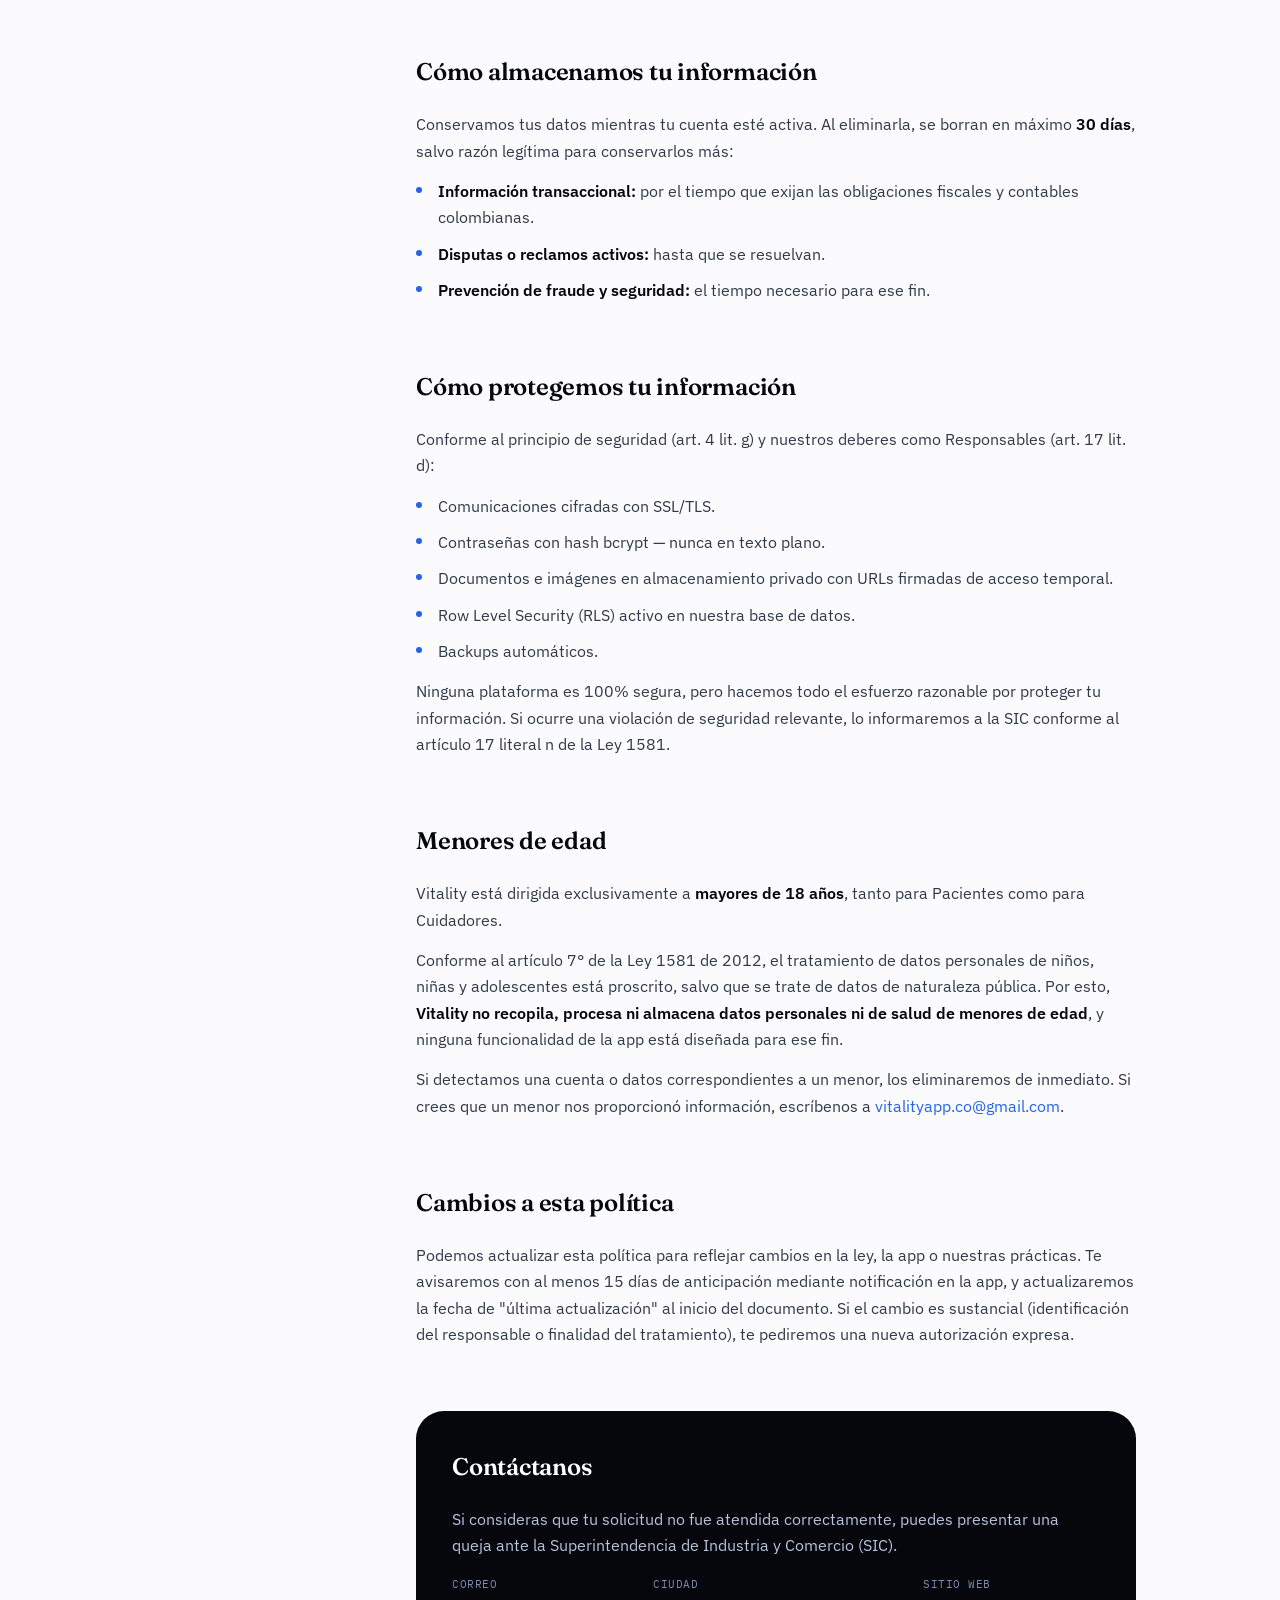
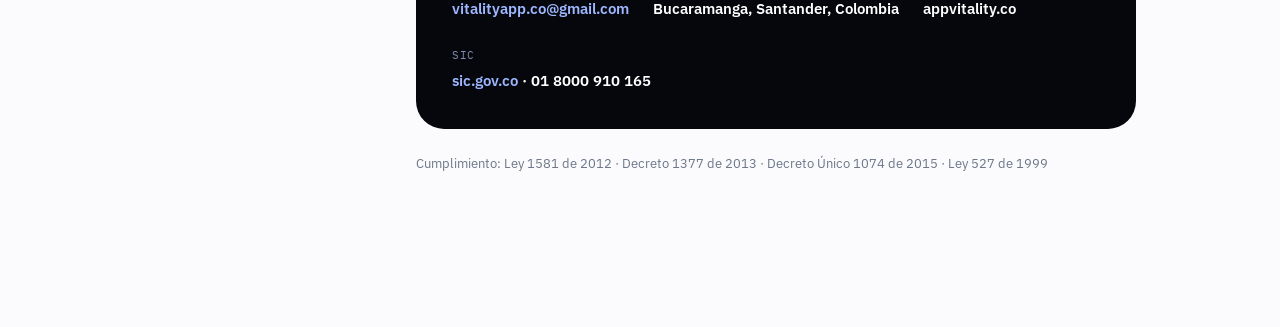
==== commit 4f1e0959: "Rediseño landing:" ====
--- a/POvitality.html
+++ b/POvitality.html
@@ -4,18 +4,35 @@
     <meta charset="UTF-8" />
     <meta name="viewport" content="width=device-width, initial-scale=1.0" />
     <title>Política de Privacidad — Vitality</title>
+    <meta name="robots" content="noindex" />
+    <link rel="icon" href="./assets/icon.png" />
+    <meta name="theme-color" content="#fbfbfd" />
+
+    <link rel="preconnect" href="https://fonts.googleapis.com" />
+    <link rel="preconnect" href="https://fonts.gstatic.com" crossorigin />
+    <link
+      href="https://fonts.googleapis.com/css2?family=Fraunces:ital,wght@0,500;0,600;1,500&family=IBM+Plex+Sans:wght@400;500;600;700&family=IBM+Plex+Mono:wght@400;500;600&display=swap"
+      rel="stylesheet"
+    />
+
     <style>
-      @import url("https://fonts.googleapis.com/css2?family=Syne:wght@400;600;700;800&family=Inter:wght@400;500;600&display=swap");
-
       :root {
         --blue: #2563eb;
-        --blue-light: #eff6ff;
-        --blue-mid: #bfdbfe;
-        --dark: #0f172a;
-        --mid: #334155;
-        --muted: #64748b;
-        --border: #e2e8f0;
-        --bg: #f8fafc;
+        --blue-dark: #1d4ed8;
+        --blue-light: #eff4ff;
+        --bg: #fbfbfd;
+        --surface: #ffffff;
+        --text: #05070d;
+        --text-muted: #313a49;
+        --text-faint: #6b7688;
+        --border: #e7eaf1;
+        --radius-lg: 28px;
+        --radius-md: 18px;
+        --radius-sm: 12px;
+        --radius-pill: 999px;
+        --font-display: "Fraunces", serif;
+        --font-body: "IBM Plex Sans", -apple-system, sans-serif;
+        --font-mono: "IBM Plex Mono", monospace;
       }
 
       * {
@@ -24,1181 +41,1107 @@
         box-sizing: border-box;
       }
 
+      html {
+        scroll-behavior: smooth;
+      }
+
       body {
-        font-family: "Inter", sans-serif;
+        font-family: var(--font-body);
         background: var(--bg);
-        color: var(--dark);
+        color: var(--text);
         line-height: 1.7;
-      }
-
-      /* ── HERO ── */
-      .hero {
-        background: linear-gradient(
-          135deg,
-          #1e3a8a 0%,
-          #2563eb 60%,
-          #3b82f6 100%
-        );
-        padding: 64px 24px 80px;
-        text-align: center;
-        position: relative;
-        overflow: hidden;
-      }
-
-      .hero::before {
-        content: "";
-        position: absolute;
-        inset: 0;
-        background:
-          radial-gradient(ellipse at 80% 10%, #60a5fa2a 0%, transparent 55%),
-          radial-gradient(ellipse at 10% 90%, #1e40af33 0%, transparent 50%);
-      }
-
-      .hero-badge {
+        -webkit-font-smoothing: antialiased;
+      }
+
+      a {
+        color: var(--blue);
+        text-decoration: none;
+      }
+
+      /* ===== TOP BAR ===== */
+      .doc-nav {
+        position: sticky;
+        top: 0;
+        z-index: 50;
+        display: flex;
+        align-items: center;
+        justify-content: space-between;
+        padding: 18px 32px;
+        background: rgba(251, 251, 253, 0.85);
+        backdrop-filter: blur(12px);
+        border-bottom: 1px solid var(--border);
+      }
+
+      .doc-nav a.back-home {
+        font-family: var(--font-display);
+        font-weight: 600;
+        font-size: 17px;
+        text-transform: uppercase;
+        letter-spacing: 0.02em;
+        color: var(--text);
+      }
+
+      .doc-nav .doc-meta {
+        font-family: var(--font-mono);
+        font-size: 12px;
+        color: var(--text-faint);
+      }
+
+      /* ===== HEADER ===== */
+      .doc-header {
+        max-width: 900px;
+        margin: 0 auto;
+        padding: 64px 32px 40px;
+      }
+
+      .doc-eyebrow {
+        font-family: var(--font-mono);
+        font-size: 12px;
+        letter-spacing: 0.06em;
+        text-transform: uppercase;
+        color: var(--blue);
+        font-weight: 600;
+        margin-bottom: 14px;
+      }
+
+      .doc-title {
+        font-family: var(--font-display);
+        font-style: italic;
+        font-weight: 600;
+        font-size: clamp(32px, 4vw, 46px);
+        letter-spacing: -0.02em;
+        line-height: 1.1;
+        margin-bottom: 18px;
+      }
+
+      .doc-badge {
         display: inline-flex;
         align-items: center;
         gap: 8px;
-        background: rgba(255, 255, 255, 0.15);
-        border: 1px solid rgba(255, 255, 255, 0.25);
-        border-radius: 100px;
-        padding: 6px 16px;
-        font-size: 13px;
+        font-family: var(--font-mono);
+        font-size: 12.5px;
+        color: var(--text-muted);
+        background: var(--surface);
+        border: 1px solid var(--border);
+        padding: 8px 16px;
+        border-radius: var(--radius-pill);
+      }
+
+      /* ===== LAYOUT: TOC + CONTENT ===== */
+      .doc-layout {
+        max-width: 1160px;
+        margin: 0 auto;
+        padding: 0 32px 100px;
+        display: grid;
+        grid-template-columns: 260px 1fr;
+        gap: 64px;
+        align-items: start;
+      }
+
+      .toc {
+        position: sticky;
+        top: 90px;
+      }
+
+      .toc-title {
+        font-family: var(--font-mono);
+        font-size: 11px;
+        letter-spacing: 0.06em;
+        text-transform: uppercase;
+        color: var(--text-faint);
+        font-weight: 600;
+        margin-bottom: 16px;
+      }
+
+      .toc ol {
+        list-style: none;
+        display: flex;
+        flex-direction: column;
+        gap: 4px;
+        border-left: 2px solid var(--border);
+      }
+
+      .toc a {
+        display: block;
+        padding: 7px 0 7px 16px;
+        font-size: 13.5px;
+        color: var(--text-muted);
+        border-left: 2px solid transparent;
+        margin-left: -2px;
+        transition:
+          color 0.2s,
+          border-color 0.2s;
+      }
+
+      .toc a:hover {
+        color: var(--text);
+      }
+
+      .toc a.active {
+        color: var(--blue);
+        border-left-color: var(--blue);
+        font-weight: 600;
+      }
+
+      /* ===== CONTENT ===== */
+      .doc-content {
+        max-width: 720px;
+      }
+
+      .doc-content section {
+        padding-top: 8px;
+        margin-bottom: 56px;
+        scroll-margin-top: 90px;
+      }
+
+      .doc-content h2 {
+        font-family: var(--font-display);
+        font-weight: 600;
+        font-size: 24px;
+        letter-spacing: -0.01em;
+        margin-bottom: 18px;
+        color: var(--text);
+      }
+
+      .doc-content h3 {
+        font-family: var(--font-body);
+        font-weight: 700;
+        font-size: 15.5px;
+        margin: 20px 0 8px;
+        color: var(--text);
+      }
+
+      .doc-content p {
+        font-size: 15.5px;
+        color: var(--text-muted);
+        margin-bottom: 14px;
+      }
+
+      .doc-content strong {
+        color: var(--text);
+        font-weight: 600;
+      }
+
+      .doc-content ul {
+        margin: 0 0 14px 0;
+        padding-left: 0;
+        list-style: none;
+      }
+
+      .doc-content ul li {
+        font-size: 15.5px;
+        color: var(--text-muted);
+        padding-left: 22px;
+        position: relative;
+        margin-bottom: 10px;
+      }
+
+      .doc-content ul li::before {
+        content: "";
+        position: absolute;
+        left: 0;
+        top: 9px;
+        width: 6px;
+        height: 6px;
+        border-radius: 50%;
+        background: var(--blue);
+      }
+
+      .doc-content ol {
+        margin: 0 0 14px 20px;
+      }
+
+      .doc-content ol li {
+        font-size: 15.5px;
+        color: var(--text-muted);
+        margin-bottom: 10px;
+      }
+
+      /* ===== CARDS: principios / derechos ===== */
+      .card-grid {
+        display: grid;
+        grid-template-columns: 1fr 1fr;
+        gap: 12px;
+        margin: 20px 0 24px;
+      }
+
+      .info-card {
+        background: var(--surface);
+        border: 1px solid var(--border);
+        border-radius: var(--radius-md);
+        padding: 18px 20px;
+      }
+
+      .info-card-title {
+        font-weight: 700;
+        font-size: 14px;
+        color: var(--text);
+        margin-bottom: 5px;
+      }
+
+      .info-card-desc {
+        font-size: 13.5px;
+        color: var(--text-muted);
+        line-height: 1.55;
+      }
+
+      /* ===== LEGAL BASIS BLOCKS ===== */
+      .basis-block {
+        background: var(--blue-light);
+        border-radius: var(--radius-md);
+        padding: 20px 24px;
+        margin-bottom: 14px;
+      }
+
+      .basis-block p {
+        margin-bottom: 6px;
+        color: var(--text);
+      }
+
+      .basis-block .basis-legal {
+        font-family: var(--font-mono);
+        font-size: 12.5px;
+        color: var(--blue);
+        margin-bottom: 0;
+      }
+
+      /* ===== TABLE ===== */
+      .doc-table {
+        width: 100%;
+        border-collapse: collapse;
+        margin: 16px 0 24px;
+        border-radius: var(--radius-md);
+        overflow: hidden;
+        border: 1px solid var(--border);
+      }
+
+      .doc-table th {
+        background: var(--text);
+        color: #fff;
+        font-family: var(--font-mono);
+        font-size: 11.5px;
+        letter-spacing: 0.04em;
+        text-transform: uppercase;
+        text-align: left;
+        padding: 12px 16px;
+      }
+
+      .doc-table td {
+        padding: 14px 16px;
+        font-size: 14px;
+        color: var(--text-muted);
+        border-top: 1px solid var(--border);
+      }
+
+      .doc-table tr:nth-child(even) td {
+        background: var(--bg);
+      }
+
+      /* ===== CONTACT BOX ===== */
+      .contact-box {
+        background: var(--text);
+        border-radius: var(--radius-lg);
+        padding: 36px;
+        color: #fff;
+      }
+
+      .contact-box h2 {
+        color: #fff;
+      }
+
+      .contact-box p {
+        color: #b7c2dc;
+      }
+
+      .contact-box a {
+        color: #9db8ff;
+      }
+
+      .contact-row {
+        display: flex;
+        flex-wrap: wrap;
+        gap: 24px;
+        margin-top: 16px;
+      }
+
+      .contact-item-label {
+        font-family: var(--font-mono);
+        font-size: 11px;
+        text-transform: uppercase;
+        letter-spacing: 0.05em;
+        color: #7d8bb0;
+        margin-bottom: 4px;
+      }
+
+      .contact-item-value {
+        font-size: 14.5px;
         font-weight: 600;
         color: #fff;
-        margin-bottom: 20px;
-        position: relative;
-      }
-
-      .hero-badge .shield {
-        font-size: 16px;
-      }
-
-      .hero h1 {
-        font-family: "Syne", sans-serif;
-        font-size: clamp(30px, 6vw, 50px);
-        font-weight: 800;
+      }
+
+      /* ===== BACK TO TOP ===== */
+      .back-top {
+        position: fixed;
+        bottom: 28px;
+        right: 28px;
+        width: 46px;
+        height: 46px;
+        border-radius: 50%;
+        background: var(--blue);
         color: #fff;
-        letter-spacing: -1px;
-        position: relative;
-        margin-bottom: 12px;
-      }
-
-      .hero p {
-        font-size: 16px;
-        color: #bfdbfe;
-        position: relative;
-        max-width: 500px;
-        margin: 0 auto 28px;
-      }
-
-      .hero-meta {
-        display: flex;
-        justify-content: center;
-        gap: 20px;
-        flex-wrap: wrap;
-        position: relative;
-      }
-
-      .hero-meta span {
-        font-size: 13px;
-        color: #93c5fd;
-        font-weight: 500;
-      }
-
-      /* ── LAYOUT ── */
-      .container {
-        max-width: 780px;
-        margin: 0 auto;
-        padding: 48px 24px 80px;
-      }
-
-      /* ── RESUMEN VISUAL ── */
-      .summary-grid {
-        display: grid;
-        grid-template-columns: repeat(auto-fit, minmax(160px, 1fr));
-        gap: 14px;
-        margin-bottom: 40px;
-      }
-
-      .summary-card {
-        background: #fff;
-        border: 1px solid var(--border);
-        border-radius: 16px;
-        padding: 20px 16px;
-        text-align: center;
-      }
-
-      .summary-card .icon {
-        font-size: 28px;
-        margin-bottom: 10px;
-        display: block;
-      }
-
-      .summary-card .label {
-        font-size: 13px;
-        font-weight: 700;
-        color: var(--dark);
-        display: block;
-        margin-bottom: 4px;
-      }
-
-      .summary-card .desc {
-        font-size: 12px;
-        color: var(--muted);
-      }
-
-      /* ── TOC ── */
-      .toc {
-        background: #fff;
-        border: 1px solid var(--border);
-        border-radius: 20px;
-        padding: 28px;
-        margin-bottom: 40px;
-      }
-
-      .toc-title {
-        font-family: "Syne", sans-serif;
-        font-size: 15px;
-        font-weight: 700;
-        color: var(--blue);
-        text-transform: uppercase;
-        letter-spacing: 0.5px;
-        margin-bottom: 16px;
-        display: flex;
-        align-items: center;
-        gap: 8px;
-      }
-
-      .toc ol {
-        list-style: none;
-        display: grid;
-        grid-template-columns: 1fr 1fr;
-        gap: 8px;
-      }
-
-      @media (max-width: 520px) {
-        .toc ol {
-          grid-template-columns: 1fr;
-        }
-      }
-
-      .toc ol li a {
-        font-size: 14px;
-        color: var(--mid);
-        text-decoration: none;
-        display: flex;
-        align-items: center;
-        gap: 8px;
-        padding: 6px 10px;
-        border-radius: 8px;
-        transition:
-          background 0.15s,
-          color 0.15s;
-      }
-
-      .toc ol li a:hover {
-        background: var(--blue-light);
-        color: var(--blue);
-      }
-
-      .toc ol li a .num {
-        font-size: 12px;
-        font-weight: 700;
-        color: var(--blue);
-        background: var(--blue-light);
-        width: 22px;
-        height: 22px;
-        border-radius: 6px;
         display: flex;
         align-items: center;
         justify-content: center;
-        flex-shrink: 0;
-      }
-
-      /* ── SECCIONES ── */
-      .section {
-        margin-bottom: 48px;
-        scroll-margin-top: 24px;
-      }
-
-      .section-header {
-        display: flex;
-        align-items: center;
-        gap: 14px;
-        margin-bottom: 20px;
-        padding-bottom: 14px;
-        border-bottom: 2px solid var(--blue-light);
-      }
-
-      .section-num {
-        font-family: "Syne", sans-serif;
-        font-size: 13px;
-        font-weight: 800;
-        color: var(--blue);
-        background: var(--blue-light);
-        width: 32px;
-        height: 32px;
-        border-radius: 10px;
-        display: flex;
-        align-items: center;
-        justify-content: center;
-        flex-shrink: 0;
-      }
-
-      .section h2 {
-        font-family: "Syne", sans-serif;
-        font-size: 20px;
-        font-weight: 700;
-        color: var(--dark);
-      }
-
-      .section p {
-        font-size: 15px;
-        color: var(--mid);
-        margin-bottom: 14px;
-      }
-
-      .section ul,
-      .section ol {
-        padding-left: 0;
-        list-style: none;
-        margin-bottom: 14px;
-      }
-
-      .section ul li,
-      .section ol li {
-        font-size: 15px;
-        color: var(--mid);
-        padding: 8px 0 8px 28px;
-        position: relative;
-        border-bottom: 1px solid var(--bg);
-      }
-
-      .section ul li::before {
-        content: "→";
-        position: absolute;
-        left: 0;
-        color: var(--blue);
-        font-weight: 700;
-      }
-
-      .section ol {
-        counter-reset: item;
-      }
-      .section ol li {
-        counter-increment: item;
-      }
-      .section ol li::before {
-        content: counter(item) ".";
-        position: absolute;
-        left: 0;
-        color: var(--blue);
-        font-weight: 700;
-        font-size: 14px;
-      }
-
-      /* ── CALLOUTS ── */
-      .callout {
-        border-radius: 14px;
-        padding: 18px 20px;
-        margin-bottom: 16px;
-        display: flex;
-        gap: 14px;
-        align-items: flex-start;
-      }
-
-      .callout.blue {
-        background: var(--blue-light);
-        border: 1px solid var(--blue-mid);
-      }
-      .callout.yellow {
-        background: #fef9c3;
-        border: 1px solid #fde047;
-      }
-      .callout.red {
-        background: #fee2e2;
-        border: 1px solid #fecaca;
-      }
-      .callout.green {
-        background: #f0fdf4;
-        border: 1px solid #bbf7d0;
-      }
-      .callout.purple {
-        background: #faf5ff;
-        border: 1px solid #e9d5ff;
-      }
-
-      .callout-icon {
-        font-size: 20px;
-        flex-shrink: 0;
-        margin-top: 2px;
-      }
-
-      .callout-text {
-        font-size: 14px;
-        color: var(--mid);
-        line-height: 1.6;
-      }
-      .callout-text strong {
-        display: block;
-        font-size: 14px;
-        font-weight: 700;
-        color: var(--dark);
-        margin-bottom: 4px;
-      }
-
-      /* ── TABLA ── */
-      .table-wrap {
-        overflow-x: auto;
-        border-radius: 14px;
-        border: 1px solid var(--border);
-        margin-bottom: 20px;
-      }
-
-      table {
-        width: 100%;
-        border-collapse: collapse;
-        font-size: 14px;
-      }
-
-      thead tr {
-        background: var(--blue-light);
-      }
-
-      th {
-        padding: 12px 16px;
-        text-align: left;
-        font-weight: 700;
-        color: var(--blue);
-        font-family: "Syne", sans-serif;
-        font-size: 13px;
-        text-transform: uppercase;
-        letter-spacing: 0.3px;
-      }
-
-      td {
-        padding: 12px 16px;
-        color: var(--mid);
-        border-top: 1px solid var(--border);
-      }
-      tr:hover td {
-        background: var(--bg);
-      }
-
-      /* ── DERECHOS ── */
-      .rights-grid {
-        display: grid;
-        grid-template-columns: repeat(auto-fit, minmax(200px, 1fr));
-        gap: 12px;
-        margin-bottom: 20px;
-      }
-
-      .right-card {
-        background: #fff;
-        border: 1px solid var(--border);
-        border-radius: 14px;
-        padding: 16px;
-        display: flex;
-        gap: 12px;
-        align-items: flex-start;
-      }
-
-      .right-card .right-icon {
-        font-size: 22px;
-        flex-shrink: 0;
-      }
-
-      .right-card .right-title {
-        font-size: 14px;
-        font-weight: 700;
-        color: var(--dark);
-        margin-bottom: 4px;
-      }
-
-      .right-card .right-desc {
-        font-size: 13px;
-        color: var(--muted);
-      }
-
-      /* ── CONTACTO ── */
-      .contact-card {
-        background: linear-gradient(135deg, #1e3a8a, #2563eb);
-        border-radius: 20px;
-        padding: 32px;
-        text-align: center;
-        color: #fff;
-        margin-top: 48px;
-      }
-
-      .contact-card h3 {
-        font-family: "Syne", sans-serif;
-        font-size: 22px;
-        font-weight: 800;
-        margin-bottom: 8px;
-      }
-
-      .contact-card p {
-        color: #bfdbfe;
-        font-size: 15px;
-        margin-bottom: 20px;
-      }
-
-      .contact-pills {
-        display: flex;
-        flex-wrap: wrap;
-        gap: 10px;
-        justify-content: center;
-      }
-
-      .contact-pill {
-        background: rgba(255, 255, 255, 0.15);
-        border: 1px solid rgba(255, 255, 255, 0.25);
-        border-radius: 100px;
-        padding: 8px 18px;
-        font-size: 14px;
-        font-weight: 600;
-        color: #fff;
-        text-decoration: none;
-      }
-
-      /* ── FOOTER ── */
-      .footer {
-        text-align: center;
-        padding: 32px 24px;
-        font-size: 13px;
-        color: var(--muted);
-        border-top: 1px solid var(--border);
-      }
-
-      .footer strong {
-        color: var(--blue);
+        box-shadow: 0 10px 30px rgba(37, 99, 235, 0.3);
+        opacity: 0;
+        pointer-events: none;
+        transform: translateY(10px);
+        transition:
+          opacity 0.3s,
+          transform 0.3s;
+        cursor: pointer;
+        border: none;
+        z-index: 60;
+      }
+
+      .back-top.visible {
+        opacity: 1;
+        pointer-events: auto;
+        transform: translateY(0);
+      }
+
+      .back-top svg {
+        width: 18px;
+        height: 18px;
+        stroke: #fff;
+        fill: none;
+        stroke-width: 2;
+      }
+
+      /* ===== RESPONSIVE ===== */
+      @media (max-width: 900px) {
+        .doc-layout {
+          grid-template-columns: 1fr;
+        }
+        .toc {
+          position: static;
+          border-bottom: 1px solid var(--border);
+          padding-bottom: 24px;
+          margin-bottom: 24px;
+        }
+        .toc ol {
+          flex-direction: row;
+          flex-wrap: wrap;
+          border-left: none;
+          gap: 8px;
+        }
+        .toc a {
+          border: 1px solid var(--border);
+          border-radius: var(--radius-pill);
+          padding: 6px 14px;
+          margin-left: 0;
+        }
+        .toc a.active {
+          border-color: var(--blue);
+          background: var(--blue-light);
+        }
+        .card-grid {
+          grid-template-columns: 1fr;
+        }
+      }
+
+      @media (prefers-reduced-motion: reduce) {
+        html {
+          scroll-behavior: auto;
+        }
+        * {
+          transition: none !important;
+        }
       }
     </style>
   </head>
   <body>
-    <!-- HERO -->
-    <div class="hero">
-      <div class="hero-badge">
-        <span class="shield">🛡️</span>
-        Protección de datos personales
-      </div>
-      <h1>Política de Privacidad</h1>
-      <p>
-        Cómo recopilamos, usamos y protegemos tu información personal en
-        Vitality
-      </p>
-      <div class="hero-meta">
-        <span>📅 Versión 1.0.0</span>
-        <span>📍 Colombia</span>
-        <span>⚖️ Ley 1581 de 2012</span>
-        <span>🔄 Vigente desde junio 2025</span>
-      </div>
+    <div class="doc-nav">
+      <a href="./index.html" class="back-home">Vitality</a>
+      <span class="doc-meta">Política de Privacidad · v1.0</span>
     </div>
 
-    <div class="container">
-      <!-- RESUMEN VISUAL -->
-      <div class="summary-grid">
-        <div class="summary-card">
-          <span class="icon">🔒</span>
-          <span class="label">Datos seguros</span>
-          <span class="desc">Cifrado SSL en toda la comunicación</span>
-        </div>
-        <div class="summary-card">
-          <span class="icon">🚫</span>
-          <span class="label">Sin venta</span>
-          <span class="desc">No vendemos tus datos a terceros</span>
-        </div>
-        <div class="summary-card">
-          <span class="icon">✋</span>
-          <span class="label">Tú decides</span>
-          <span class="desc">Puedes eliminar tu cuenta cuando quieras</span>
-        </div>
-        <div class="summary-card">
-          <span class="icon">⚖️</span>
-          <span class="label">Ley 1581</span>
-          <span class="desc">Cumplimos la ley colombiana de Habeas Data</span>
-        </div>
-      </div>
-
+    <header class="doc-header">
+      <div class="doc-eyebrow">Documento legal</div>
+      <h1 class="doc-title">Política de Privacidad</h1>
+      <span class="doc-badge">Última actualización: 10 de julio 2026</span>
+    </header>
+
+    <div class="doc-layout">
       <!-- TOC -->
-      <div class="toc">
-        <div class="toc-title">📋 Contenido</div>
-        <ol>
-          <li>
-            <a href="#s1"
-              ><span class="num">1</span> Responsable del tratamiento</a
-            >
-          </li>
-          <li>
-            <a href="#s2"><span class="num">2</span> Datos que recopilamos</a>
-          </li>
-          <li>
-            <a href="#s3"><span class="num">3</span> Datos de salud</a>
-          </li>
-          <li>
-            <a href="#s4"
-              ><span class="num">4</span> Finalidad del tratamiento</a
-            >
-          </li>
-          <li>
-            <a href="#s5"><span class="num">5</span> Base legal</a>
-          </li>
-          <li>
-            <a href="#s6"><span class="num">6</span> Compartir datos</a>
-          </li>
-          <li>
-            <a href="#s7"><span class="num">7</span> Almacenamiento</a>
-          </li>
-          <li>
-            <a href="#s8"><span class="num">8</span> Tus derechos</a>
-          </li>
-          <li>
-            <a href="#s9"><span class="num">9</span> Menores de edad</a>
-          </li>
-          <li>
-            <a href="#s10"><span class="num">10</span> Cookies y analytics</a>
-          </li>
-          <li>
-            <a href="#s11"
-              ><span class="num">11</span> Cambios a esta política</a
-            >
-          </li>
-          <li>
-            <a href="#s12"><span class="num">12</span> Contacto</a>
-          </li>
+      <nav class="toc" aria-label="Tabla de contenidos">
+        <div class="toc-title">Contenido</div>
+        <ol id="tocList">
+          <li><a href="#bienvenida">Bienvenida</a></li>
+          <li><a href="#principios">Principios</a></li>
+          <li><a href="#informacion">Qué información recopilamos</a></li>
+          <li><a href="#sensibles">Datos sensibles de salud</a></li>
+          <li><a href="#autorizacion">Autorización y consentimiento</a></li>
+          <li><a href="#uso">Cómo usamos tu información</a></li>
+          <li><a href="#compartir">Cómo compartimos tu información</a></li>
+          <li><a href="#transferencias">Transferencias internacionales</a></li>
+          <li><a href="#derechos">Tus derechos</a></li>
+          <li><a href="#almacenamiento">Cómo almacenamos tu información</a></li>
+          <li><a href="#proteccion">Cómo protegemos tu información</a></li>
+          <li><a href="#menores">Menores de edad</a></li>
+          <li><a href="#cambios">Cambios a esta política</a></li>
+          <li><a href="#contacto">Contáctanos</a></li>
         </ol>
-      </div>
-
-      <!-- 1 -->
-      <div class="section" id="s1">
-        <div class="section-header">
-          <span class="section-num">1</span>
-          <h2>Responsable del tratamiento</h2>
-        </div>
-        <p>
-          El responsable del tratamiento de los datos personales recopilados a
-          través de la aplicación <strong>Vitality</strong> es:
-        </p>
-        <div class="table-wrap">
-          <table>
-            <tbody>
-              <tr>
-                <td><strong>Nombre</strong></td>
-                <td>Operador de Vitality (persona natural)</td>
-              </tr>
-              <tr>
-                <td><strong>Ciudad</strong></td>
-                <td>Bucaramanga, Santander, Colombia</td>
-              </tr>
-              <tr>
-                <td><strong>Correo</strong></td>
-                <td>soporte@vitality.com.co</td>
-              </tr>
-              <tr>
-                <td><strong>Aplicación</strong></td>
-                <td>Vitality — Google Play Store</td>
-              </tr>
-              <tr>
-                <td><strong>Marco legal</strong></td>
-                <td>Ley 1581 de 2012 · Decreto 1377 de 2013</td>
-              </tr>
-            </tbody>
-          </table>
-        </div>
-      </div>
-
-      <!-- 2 -->
-      <div class="section" id="s2">
-        <div class="section-header">
-          <span class="section-num">2</span>
-          <h2>Datos que recopilamos</h2>
-        </div>
-        <p>
-          Vitality recopila únicamente los datos necesarios para prestar el
-          servicio:
-        </p>
-
-        <div class="table-wrap">
-          <table>
+      </nav>
+
+      <!-- CONTENT -->
+      <div class="doc-content">
+        <section id="bienvenida">
+          <h2>Bienvenida</h2>
+          <p>
+            Bienvenido a Vitality. Esta política describe cómo tratamos los
+            datos personales de quienes usan la aplicación.
+          </p>
+          <p>
+            Vitality conecta a dos tipos de usuarios:
+            <strong>Pacientes</strong> (personas que buscan un cuidador) y
+            <strong>Cuidadores</strong>
+            (profesionales que ofrecen el servicio), colectivamente "usuarios",
+            "tú".
+          </p>
+          <p>
+            El responsable del tratamiento de tus datos es
+            <strong>DAIBER ARLEY MANTILLA</strong>, persona natural con
+            domicilio en Bucaramanga, Santander, Colombia, operando la
+            aplicación Vitality (<code>co.vitality.app</code>, disponible en
+            Google Play Store) ("nosotros", "Vitality").
+          </p>
+          <p>
+            Esta política aplica cuando usas la app móvil de Vitality, el sitio
+            web appvitality.co, o te comunicas con nuestro soporte. Se rige por
+            la legislación colombiana — Ley 1581 de 2012, Decreto 1377 de 2013,
+            Decreto Único 1074 de 2015 y Ley 527 de 1999 — y constituye la
+            Política de Tratamiento de la Información exigida por el artículo 13
+            del Decreto 1377 de 2013.
+          </p>
+        </section>
+
+        <section id="principios">
+          <h2>Principios que seguimos</h2>
+          <p>
+            Tratamos tus datos conforme a los principios del artículo 4° de la
+            Ley 1581 de 2012:
+          </p>
+          <div class="card-grid">
+            <div class="info-card">
+              <div class="info-card-title">Legalidad</div>
+              <div class="info-card-desc">
+                Solo tratamos datos como lo permite la ley.
+              </div>
+            </div>
+            <div class="info-card">
+              <div class="info-card-title">Finalidad</div>
+              <div class="info-card-desc">
+                Cada dato que pedimos tiene un propósito específico e informado,
+                nunca lo usamos "por si acaso".
+              </div>
+            </div>
+            <div class="info-card">
+              <div class="info-card-title">Libertad</div>
+              <div class="info-card-desc">
+                Tu información solo se trata con tu consentimiento previo,
+                expreso e informado.
+              </div>
+            </div>
+            <div class="info-card">
+              <div class="info-card-title">Veracidad</div>
+              <div class="info-card-desc">
+                Mantenemos tus datos exactos, completos y actualizados.
+              </div>
+            </div>
+            <div class="info-card">
+              <div class="info-card-title">Transparencia</div>
+              <div class="info-card-desc">
+                Puedes pedirnos en cualquier momento qué sabemos sobre ti.
+              </div>
+            </div>
+            <div class="info-card">
+              <div class="info-card-title">Acceso restringido</div>
+              <div class="info-card-desc">
+                Tus datos no están abiertos en internet; solo accede quien está
+                autorizado.
+              </div>
+            </div>
+          </div>
+          <div class="info-card" style="margin-top: -8px">
+            <div class="info-card-title">Seguridad y confidencialidad</div>
+            <div class="info-card-desc">
+              Protegemos tu información técnica y humanamente, incluso después
+              de que dejes de usar Vitality.
+            </div>
+          </div>
+        </section>
+
+        <section id="informacion">
+          <h2>Qué información recopilamos</h2>
+          <p>
+            Recopilamos tres tipos de información: la que tú nos proporcionas
+            directamente, la que recopilamos automáticamente durante el uso de
+            la app, y la que obtenemos de otras fuentes.
+          </p>
+          <p>
+            <strong>No recopilamos</strong> datos sobre tu origen racial o
+            étnico, orientación política, creencias religiosas, afiliación
+            sindical, ni orientación sexual, salvo que tú los incluyas
+            voluntariamente en una comunicación con soporte.
+          </p>
+
+          <h3>Información que tú proporcionas</h3>
+          <ul>
+            <li>
+              <strong>Registro:</strong> nombre completo, correo electrónico,
+              teléfono, fecha de nacimiento, género. Sin esto no puedes crear
+              una cuenta.
+            </li>
+            <li><strong>Perfil:</strong> foto de perfil (opcional).</li>
+            <li>
+              <strong>Información de Cuidador:</strong> especialidad, años de
+              experiencia, certificaciones, documentos de identidad. Sin esto no
+              puedes registrarte como Cuidador.
+            </li>
+            <li>
+              <strong>Información de salud (Paciente):</strong> signos vitales,
+              medicamentos, condición médica, alergias, tipo de sangre, contacto
+              de emergencia. Es información sensible — ver sección dedicada.
+            </li>
+            <li>
+              <strong>Contenido generado por ti:</strong> mensajes de chat,
+              calificaciones y reseñas.
+            </li>
+            <li>
+              <strong>Información de servicios:</strong> categoría solicitada,
+              fecha, horario, ubicación de prestación.
+            </li>
+            <li>
+              <strong>Comunicaciones con soporte:</strong> lo que nos compartas
+              al escribirnos.
+            </li>
+          </ul>
+
+          <h3>Información que recopilamos automáticamente</h3>
+          <ul>
+            <li>
+              <strong>Ubicación</strong> — en tiempo real, solo mientras usas la
+              app activamente, para el algoritmo de matching y tu seguridad
+              durante un servicio. No la recopilamos en segundo plano fuera de
+              estos casos.
+            </li>
+            <li>
+              <strong>Transacciones</strong> — historial de recargas y pagos en
+              VCredits. Nunca almacenamos datos de tu tarjeta; eso lo procesa
+              Wompi directamente.
+            </li>
+            <li>
+              <strong>Uso</strong> — pantallas visitadas, horarios de conexión,
+              y para Pacientes, datos del podómetro si activas esa función.
+            </li>
+            <li>
+              <strong>Dispositivo</strong> — modelo, sistema operativo, y token
+              del dispositivo para notificaciones push.
+            </li>
+            <li>
+              <strong>Identificadores</strong> — uno por cuenta y uno por cada
+              servicio solicitado.
+            </li>
+          </ul>
+          <p>
+            Vitality no usa cookies — es una app móvil, no un sitio con
+            navegación web.
+          </p>
+
+          <h3>Información de otras fuentes</h3>
+          <p>
+            Wompi (al confirmar una transacción) y autoridades competentes,
+            cuando la ley lo exija.
+          </p>
+        </section>
+
+        <section id="sensibles">
+          <h2>Datos sensibles de salud</h2>
+          <p>
+            Conforme al artículo 5° de la Ley 1581 de 2012, los datos de salud
+            son <strong>datos sensibles</strong> — reciben protección reforzada
+            porque su uso indebido puede afectar tu intimidad o generar
+            discriminación.
+          </p>
+          <p>
+            Vitality trata: signos vitales, medicamentos activos y dosificación,
+            condición médica diagnosticada, alergias, tipo de sangre y contacto
+            de emergencia.
+          </p>
+          <h3>
+            Antes de que los autorices, te informamos (art. 6 Decreto 1377 de
+            2013)
+          </h3>
+          <ol>
+            <li>
+              Que por ser datos sensibles, <strong>no estás obligado</strong> a
+              autorizar su tratamiento.
+            </li>
+            <li>
+              Cuáles de tus datos son sensibles y con qué finalidad específica
+              se usan.
+            </li>
+            <li>
+              Que <strong>ninguna función esencial</strong> de la app se
+              condiciona a que entregues datos sensibles adicionales a los
+              estrictamente necesarios para el servicio que solicitas.
+            </li>
+          </ol>
+          <div class="basis-block">
+            <p>
+              <strong>Acceso restringido.</strong> Tus datos de salud solo son
+              visibles para el cuidador asignado a tu servicio activo, y solo
+              mientras dure ese servicio. El acceso se revoca automáticamente al
+              completarse.
+            </p>
+          </div>
+        </section>
+
+        <section id="autorizacion">
+          <h2>Autorización y consentimiento</h2>
+          <p>
+            Tu autorización se otorga mediante un checkbox explícito durante el
+            registro, y queda registrada de forma verificable (art. 9° Ley 1581)
+            con:
+          </p>
+          <ul>
+            <li>Aceptación expresa (<code>acepto_terminos</code>)</li>
+            <li>Fecha y hora (<code>fecha_aceptacion</code>)</li>
+            <li>
+              Versión del documento aceptado (<code>version_terminos</code>)
+            </li>
+          </ul>
+          <p>
+            Esta validez electrónica se ampara en la Ley 527 de 1999 sobre
+            comercio electrónico y mensajes de datos.
+          </p>
+          <p>
+            Puedes <strong>revocar tu consentimiento</strong> en cualquier
+            momento desde la configuración de tu cuenta o escribiendo a
+            <a href="mailto:vitalityapp.co@gmail.com"
+              >vitalityapp.co@gmail.com</a
+            >. La revocatoria no afecta el tratamiento lícito ya realizado.
+          </p>
+        </section>
+
+        <section id="uso">
+          <h2>Cómo utilizamos tu información</h2>
+
+          <div class="basis-block">
+            <p>
+              <strong>Prestar el servicio.</strong> Crear tu cuenta, conectar
+              pacientes con cuidadores, gestionar el ciclo del servicio, tu
+              billetera VCredits, recargas y retiros.
+            </p>
+            <p class="basis-legal">
+              Base legal: ejecución del contrato y tu autorización expresa.
+            </p>
+          </div>
+
+          <div class="basis-block">
+            <p>
+              <strong>Verificar identidad y seguridad.</strong> Autenticarte al
+              iniciar sesión, verificar documentos de Cuidadores, prevenir
+              fraude y suplantación.
+            </p>
+            <p class="basis-legal">
+              Base legal: nuestro deber de seguridad como Responsables del
+              Tratamiento (art. 17 lit. d).
+            </p>
+          </div>
+
+          <div class="basis-block">
+            <p>
+              <strong>Notificaciones operativas.</strong> Nuevas solicitudes,
+              aceptación/rechazo, recordatorios de medicamentos, confirmaciones
+              de pago.
+            </p>
+            <p class="basis-legal">
+              Base legal: ejecución del contrato — no son publicidad.
+            </p>
+          </div>
+
+          <div class="basis-block">
+            <p>
+              <strong>Mejorar el servicio.</strong> Analizar uso agregado y
+              anónimo para detectar errores y mejorar la experiencia.
+            </p>
+            <p class="basis-legal">
+              Base legal: tu autorización general al aceptar esta política.
+            </p>
+          </div>
+
+          <div class="basis-block">
+            <p>
+              <strong>Cumplir obligaciones legales.</strong> Responder a
+              requerimientos de autoridades colombianas.
+            </p>
+            <p class="basis-legal">Base legal: obligación legal.</p>
+          </div>
+
+          <p>
+            Vitality <strong>no</strong> usa tus datos con fines de mercadeo
+            hacia terceros ni te envía publicidad de anunciantes externos.
+          </p>
+        </section>
+
+        <section id="compartir">
+          <h2>Cómo compartimos tu información</h2>
+          <p>
+            Vitality <strong>no vende</strong> tus datos personales. Los
+            compartimos únicamente así:
+          </p>
+
+          <h3>Con tu cuidador o paciente asignado</h3>
+          <p>
+            Durante un servicio activo, el cuidador ve el nombre del paciente,
+            su ficha médica básica y los mensajes del chat. El paciente ve el
+            nombre, calificación y credenciales del cuidador. Acceso revocado
+            automáticamente al completar el servicio.
+          </p>
+
+          <h3>Con nuestros Encargados del Tratamiento</h3>
+          <table class="doc-table">
             <thead>
               <tr>
-                <th>Categoría</th>
-                <th>Datos</th>
-                <th>Quién</th>
+                <th>Proveedor</th>
+                <th>Qué reciben</th>
+                <th>Para qué</th>
               </tr>
             </thead>
             <tbody>
               <tr>
-                <td><strong>Identificación</strong></td>
-                <td>Nombre completo, correo electrónico, teléfono</td>
-                <td>Todos los usuarios</td>
+                <td>Supabase</td>
+                <td>Todos los datos</td>
+                <td>Almacenamiento en la nube y autenticación</td>
               </tr>
               <tr>
-                <td><strong>Perfil</strong></td>
-                <td>Foto de perfil, fecha de nacimiento, género</td>
-                <td>Todos los usuarios</td>
+                <td>Wompi</td>
+                <td>Datos de pago</td>
+                <td>Procesar recargas y retiros</td>
               </tr>
               <tr>
-                <td><strong>Ubicación</strong></td>
-                <td>Ubicación en tiempo real (solo cuando se usa la app)</td>
-                <td>Todos los usuarios</td>
-              </tr>
-              <tr>
-                <td><strong>Salud</strong></td>
-                <td>
-                  Signos vitales, medicamentos, condición médica, alergias, tipo
-                  de sangre
-                </td>
-                <td>Pacientes</td>
-              </tr>
-              <tr>
-                <td><strong>Profesional</strong></td>
-                <td>
-                  Certificaciones, especialidad, años de experiencia, documentos
-                  de identidad
-                </td>
-                <td>Cuidadores</td>
-              </tr>
-              <tr>
-                <td><strong>Financiero</strong></td>
-                <td>
-                  Historial de transacciones en VCredits (no datos de tarjeta)
-                </td>
-                <td>Todos los usuarios</td>
-              </tr>
-              <tr>
-                <td><strong>Comunicación</strong></td>
-                <td>Mensajes del chat entre paciente y cuidador</td>
-                <td>Todos los usuarios</td>
-              </tr>
-              <tr>
-                <td><strong>Uso</strong></td>
-                <td>
-                  Actividad en la app, pasos del pedómetro, hora de conexión
-                </td>
-                <td>Pacientes</td>
+                <td>Firebase (Google)</td>
+                <td>Token del dispositivo</td>
+                <td>Notificaciones push</td>
               </tr>
             </tbody>
           </table>
-        </div>
-
-        <div class="callout blue">
-          <span class="callout-icon">ℹ️</span>
-          <div class="callout-text">
-            <strong>Datos mínimos necesarios</strong>
-            Solo recopilamos lo estrictamente necesario para conectar pacientes
-            con cuidadores y garantizar la seguridad del servicio. No
-            recopilamos datos de tarjetas de crédito — eso lo gestiona Wompi
-            directamente.
+          <p>
+            Actúan bajo acuerdos de confidencialidad — solo usan tus datos para
+            prestarnos el servicio, no para fines propios.
+          </p>
+
+          <p>
+            <strong>Con autoridades legales</strong>, cuando exista orden
+            judicial o requerimiento legal válido.
+          </p>
+          <p>
+            <strong>Con tu consentimiento</strong>, para cualquier otro fin
+            específico que tú autorices.
+          </p>
+          <p>
+            <strong>Datos despersonalizados.</strong> Podemos compartir
+            información agregada y anónima que ya no permite identificarte.
+          </p>
+        </section>
+
+        <section id="transferencias">
+          <h2>Transferencias internacionales de datos</h2>
+          <p>
+            Tus datos pueden almacenarse en servidores fuera de Colombia
+            (Estados Unidos), porque Supabase opera allí. Esta transferencia se
+            ampara en dos excepciones del artículo 26 de la Ley 1581 de 2012:
+          </p>
+          <ul>
+            <li>
+              Tu <strong>autorización expresa e inequívoca</strong>, otorgada al
+              aceptar esta política; y
+            </li>
+            <li>
+              La
+              <strong>necesidad de ejecutar el contrato de servicio</strong> que
+              solicitas.
+            </li>
+          </ul>
+          <p>
+            Exigimos a nuestros proveedores internacionales medidas de seguridad
+            razonables y contractuales para que traten tu información de forma
+            coherente con esta política.
+          </p>
+        </section>
+
+        <section id="derechos">
+          <h2>Tus derechos y cómo ejercerlos</h2>
+          <p>
+            Conforme al artículo 8° de la Ley 1581 de 2012, tienes derecho a:
+          </p>
+          <div class="card-grid">
+            <div class="info-card">
+              <div class="info-card-title">
+                Conocer, actualizar y rectificar
+              </div>
+              <div class="info-card-desc">
+                Tus datos, incluidos los incompletos o inexactos.
+              </div>
+            </div>
+            <div class="info-card">
+              <div class="info-card-title">Solicitar prueba</div>
+              <div class="info-card-desc">
+                De la autorización que otorgaste.
+              </div>
+            </div>
+            <div class="info-card">
+              <div class="info-card-title">Ser informado</div>
+              <div class="info-card-desc">
+                Sobre el uso dado a tus datos, previa solicitud.
+              </div>
+            </div>
+            <div class="info-card">
+              <div class="info-card-title">Revocar o suprimir</div>
+              <div class="info-card-desc">
+                Tu autorización y/o solicitar supresión de tus datos, cuando no
+                se respeten tus derechos.
+              </div>
+            </div>
+            <div class="info-card">
+              <div class="info-card-title">Acceder gratuitamente</div>
+              <div class="info-card-desc">
+                A tus datos en cualquier momento.
+              </div>
+            </div>
+            <div class="info-card">
+              <div class="info-card-title">Presentar quejas</div>
+              <div class="info-card-desc">
+                Ante la Superintendencia de Industria y Comercio (SIC).
+              </div>
+            </div>
           </div>
-        </div>
-      </div>
-
-      <!-- 3 -->
-      <div class="section" id="s3">
-        <div class="section-header">
-          <span class="section-num">3</span>
-          <h2>Datos sensibles de salud</h2>
-        </div>
-        <p>
-          Por la naturaleza de Vitality, tratamos datos sensibles de salud.
-          Estos reciben protección especial conforme al
-          <strong>Artículo 6 de la Ley 1581 de 2012</strong>.
-        </p>
-        <ul>
-          <li>
-            Signos vitales (frecuencia cardíaca, presión arterial, temperatura,
-            saturación de oxígeno).
-          </li>
-          <li>Medicamentos activos y su dosificación.</li>
-          <li>Condición médica diagnosticada y alergias.</li>
-          <li>Tipo de sangre y contacto de emergencia.</li>
-          <li>Registros emocionales y de bienestar.</li>
-        </ul>
-        <div class="callout red">
-          <span class="callout-icon">🔐</span>
-          <div class="callout-text">
-            <strong>Máxima protección</strong>
-            Los datos de salud solo son accesibles por el paciente y el cuidador
-            asignado al servicio activo. Ningún otro usuario, empleado o tercero
-            puede acceder a esta información sin autorización expresa.
+
+          <h3>Cómo ejercerlos</h3>
+          <p>
+            Escríbenos a
+            <a href="mailto:vitalityapp.co@gmail.com"
+              >vitalityapp.co@gmail.com</a
+            >. Verificaremos tu identidad antes de procesar la solicitud.
+          </p>
+          <ul>
+            <li>Consultas: máximo <strong>10 días hábiles</strong>.</li>
+            <li>
+              Reclamos: máximo <strong>15 días hábiles</strong>, prorrogables 8
+              días hábiles más si te avisamos antes del vencimiento.
+            </li>
+          </ul>
+
+          <h3>Eliminar tu cuenta</h3>
+          <p>
+            Desde configuración de la app o escribiéndonos. No podremos
+            eliminarla si tienes un servicio en curso o una disputa sin
+            resolver.
+          </p>
+
+          <h3>Notificaciones push</h3>
+          <p>
+            Desactivables desde tu dispositivo o la app en cualquier momento.
+          </p>
+
+          <div class="basis-block">
+            <p>
+              <strong>Requisito antes de acudir a la SIC:</strong> primero debes
+              agotar el trámite de consulta o reclamo directamente con nosotros.
+            </p>
           </div>
-        </div>
-        <div class="callout purple">
-          <span class="callout-icon">👨‍⚕️</span>
-          <div class="callout-text">
-            <strong>Acceso del cuidador</strong>
-            El cuidador asignado a un servicio activo puede ver la ficha médica,
-            signos vitales y medicamentos del paciente únicamente durante la
-            vigencia del servicio. Al completarse, el acceso se revoca
-            automáticamente.
+        </section>
+
+        <section id="almacenamiento">
+          <h2>Cómo almacenamos tu información</h2>
+          <p>
+            Conservamos tus datos mientras tu cuenta esté activa. Al eliminarla,
+            se borran en máximo <strong>30 días</strong>, salvo razón legítima
+            para conservarlos más:
+          </p>
+          <ul>
+            <li>
+              <strong>Información transaccional:</strong> por el tiempo que
+              exijan las obligaciones fiscales y contables colombianas.
+            </li>
+            <li>
+              <strong>Disputas o reclamos activos:</strong> hasta que se
+              resuelvan.
+            </li>
+            <li>
+              <strong>Prevención de fraude y seguridad:</strong> el tiempo
+              necesario para ese fin.
+            </li>
+          </ul>
+        </section>
+
+        <section id="proteccion">
+          <h2>Cómo protegemos tu información</h2>
+          <p>
+            Conforme al principio de seguridad (art. 4 lit. g) y nuestros
+            deberes como Responsables (art. 17 lit. d):
+          </p>
+          <ul>
+            <li>Comunicaciones cifradas con SSL/TLS.</li>
+            <li>Contraseñas con hash bcrypt — nunca en texto plano.</li>
+            <li>
+              Documentos e imágenes en almacenamiento privado con URLs firmadas
+              de acceso temporal.
+            </li>
+            <li>Row Level Security (RLS) activo en nuestra base de datos.</li>
+            <li>Backups automáticos.</li>
+          </ul>
+          <p>
+            Ninguna plataforma es 100% segura, pero hacemos todo el esfuerzo
+            razonable por proteger tu información. Si ocurre una violación de
+            seguridad relevante, lo informaremos a la SIC conforme al artículo
+            17 literal n de la Ley 1581.
+          </p>
+        </section>
+
+        <section id="menores">
+          <h2>Menores de edad</h2>
+          <p>
+            Vitality está dirigida exclusivamente a
+            <strong>mayores de 18 años</strong>, tanto para Pacientes como para
+            Cuidadores.
+          </p>
+          <p>
+            Conforme al artículo 7° de la Ley 1581 de 2012, el tratamiento de
+            datos personales de niños, niñas y adolescentes está proscrito,
+            salvo que se trate de datos de naturaleza pública. Por esto,
+            <strong
+              >Vitality no recopila, procesa ni almacena datos personales ni de
+              salud de menores de edad</strong
+            >, y ninguna funcionalidad de la app está diseñada para ese fin.
+          </p>
+          <p>
+            Si detectamos una cuenta o datos correspondientes a un menor, los
+            eliminaremos de inmediato. Si crees que un menor nos proporcionó
+            información, escríbenos a
+            <a href="mailto:vitalityapp.co@gmail.com"
+              >vitalityapp.co@gmail.com</a
+            >.
+          </p>
+        </section>
+
+        <section id="cambios">
+          <h2>Cambios a esta política</h2>
+          <p>
+            Podemos actualizar esta política para reflejar cambios en la ley, la
+            app o nuestras prácticas. Te avisaremos con al menos 15 días de
+            anticipación mediante notificación en la app, y actualizaremos la
+            fecha de "última actualización" al inicio del documento. Si el
+            cambio es sustancial (identificación del responsable o finalidad del
+            tratamiento), te pediremos una nueva autorización expresa.
+          </p>
+        </section>
+
+        <section id="contacto">
+          <div class="contact-box">
+            <h2>Contáctanos</h2>
+            <p>
+              Si consideras que tu solicitud no fue atendida correctamente,
+              puedes presentar una queja ante la Superintendencia de Industria y
+              Comercio (SIC).
+            </p>
+            <div class="contact-row">
+              <div>
+                <div class="contact-item-label">Correo</div>
+                <div class="contact-item-value">
+                  <a href="mailto:vitalityapp.co@gmail.com"
+                    >vitalityapp.co@gmail.com</a
+                  >
+                </div>
+              </div>
+              <div>
+                <div class="contact-item-label">Ciudad</div>
+                <div class="contact-item-value">
+                  Bucaramanga, Santander, Colombia
+                </div>
+              </div>
+              <div>
+                <div class="contact-item-label">Sitio web</div>
+                <div class="contact-item-value">appvitality.co</div>
+              </div>
+              <div>
+                <div class="contact-item-label">SIC</div>
+                <div class="contact-item-value">
+                  <a href="https://www.sic.gov.co" target="_blank"
+                    >sic.gov.co</a
+                  >
+                  · 01 8000 910 165
+                </div>
+              </div>
+            </div>
           </div>
-        </div>
-      </div>
-
-      <!-- 4 -->
-      <div class="section" id="s4">
-        <div class="section-header">
-          <span class="section-num">4</span>
-          <h2>Finalidad del tratamiento</h2>
-        </div>
-        <p>Usamos tus datos exclusivamente para:</p>
-        <div class="table-wrap">
-          <table>
-            <thead>
-              <tr>
-                <th>Finalidad</th>
-                <th>Descripción</th>
-              </tr>
-            </thead>
-            <tbody>
-              <tr>
-                <td><strong>Prestación del servicio</strong></td>
-                <td>
-                  Conectar pacientes con cuidadores y gestionar el ciclo
-                  completo del servicio.
-                </td>
-              </tr>
-              <tr>
-                <td><strong>Autenticación</strong></td>
-                <td>Verificar la identidad del usuario al iniciar sesión.</td>
-              </tr>
-              <tr>
-                <td><strong>Matching</strong></td>
-                <td>
-                  Calcular el cuidador más compatible usando ubicación,
-                  especialidad y disponibilidad.
-                </td>
-              </tr>
-              <tr>
-                <td><strong>Pagos</strong></td>
-                <td>Gestionar recargas de VCredits y pagos de servicios.</td>
-              </tr>
-              <tr>
-                <td><strong>Seguridad</strong></td>
-                <td>
-                  Prevenir fraudes, suplantación de identidad y uso indebido.
-                </td>
-              </tr>
-              <tr>
-                <td><strong>Notificaciones</strong></td>
-                <td>
-                  Enviar alertas de servicios, medicamentos y novedades de la
-                  cuenta.
-                </td>
-              </tr>
-              <tr>
-                <td><strong>Mejora del servicio</strong></td>
-                <td>
-                  Analizar el uso anónimo de la app para mejorar la experiencia.
-                </td>
-              </tr>
-              <tr>
-                <td><strong>Legal</strong></td>
-                <td>
-                  Cumplir obligaciones legales ante autoridades colombianas
-                  cuando sea requerido.
-                </td>
-              </tr>
-            </tbody>
-          </table>
-        </div>
-      </div>
-
-      <!-- 5 -->
-      <div class="section" id="s5">
-        <div class="section-header">
-          <span class="section-num">5</span>
-          <h2>Base legal del tratamiento</h2>
-        </div>
-        <p>El tratamiento de tus datos se basa en:</p>
-        <ul>
-          <li>
-            <strong>Consentimiento expreso</strong> — otorgado al aceptar esta
-            política durante el registro.
-          </li>
-          <li>
-            <strong>Ejecución del contrato</strong> — necesario para prestar el
-            servicio solicitado.
-          </li>
-          <li>
-            <strong>Interés legítimo</strong> — prevención de fraude y seguridad
-            de la plataforma.
-          </li>
-          <li>
-            <strong>Obligación legal</strong> — cumplimiento de la Ley 1581 de
-            2012 y normativas aplicables.
-          </li>
-        </ul>
-        <div class="callout green">
-          <span class="callout-icon">✅</span>
-          <div class="callout-text">
-            <strong>Consentimiento</strong>
-            Puedes retirar tu consentimiento en cualquier momento desde la
-            configuración de tu cuenta o escribiendo a soporte@vitality.com.co.
-            El retiro del consentimiento no afecta el tratamiento previo
-            realizado de forma lícita.
-          </div>
-        </div>
-      </div>
-
-      <!-- 6 -->
-      <div class="section" id="s6">
-        <div class="section-header">
-          <span class="section-num">6</span>
-          <h2>Con quién compartimos tus datos</h2>
-        </div>
-        <p>
-          Vitality <strong>no vende</strong> datos personales. Solo los
-          compartimos en los siguientes casos:
-        </p>
-        <div class="table-wrap">
-          <table>
-            <thead>
-              <tr>
-                <th>Destinatario</th>
-                <th>Datos compartidos</th>
-                <th>Motivo</th>
-              </tr>
-            </thead>
-            <tbody>
-              <tr>
-                <td><strong>Cuidador asignado</strong></td>
-                <td>Nombre, ficha médica básica, mensajes del chat</td>
-                <td>Prestación del servicio</td>
-              </tr>
-              <tr>
-                <td><strong>Supabase</strong></td>
-                <td>Todos los datos</td>
-                <td>Almacenamiento en la nube (servidor seguro)</td>
-              </tr>
-              <tr>
-                <td><strong>Wompi</strong></td>
-                <td>Datos de pago para procesar transacciones</td>
-                <td>Procesamiento de pagos</td>
-              </tr>
-              <tr>
-                <td><strong>Firebase FCM</strong></td>
-                <td>Token de dispositivo</td>
-                <td>Envío de notificaciones push</td>
-              </tr>
-              <tr>
-                <td><strong>Autoridades legales</strong></td>
-                <td>Los requeridos por orden judicial o ley</td>
-                <td>Cumplimiento legal</td>
-              </tr>
-            </tbody>
-          </table>
-        </div>
-        <div class="callout yellow">
-          <span class="callout-icon">⚠️</span>
-          <div class="callout-text">
-            <strong>Proveedores de servicios</strong>
-            Supabase, Wompi y Firebase actúan como encargados del tratamiento
-            bajo acuerdos de confidencialidad. No pueden usar tus datos para
-            fines propios distintos a los acordados con Vitality.
-          </div>
-        </div>
-      </div>
-
-      <!-- 7 -->
-      <div class="section" id="s7">
-        <div class="section-header">
-          <span class="section-num">7</span>
-          <h2>Almacenamiento y seguridad</h2>
-        </div>
-        <p>
-          Tus datos se almacenan en servidores seguros proporcionados por
-          <strong>Supabase</strong>, con infraestructura en la nube con
-          certificación SOC 2.
-        </p>
-        <ul>
-          <li>
-            Todas las comunicaciones usan cifrado <strong>SSL/TLS</strong>.
-          </li>
-          <li>
-            Las contraseñas se almacenan con <strong>hash bcrypt</strong> —
-            nunca en texto plano.
-          </li>
-          <li>
-            Los documentos e imágenes se guardan en
-            <strong>almacenamiento privado</strong> con URLs firmadas de acceso
-            temporal.
-          </li>
-          <li>
-            Se realizan <strong>backups automáticos</strong> de la base de
-            datos.
-          </li>
-          <li>
-            El acceso a datos está protegido por
-            <strong>Row Level Security (RLS)</strong> en Supabase.
-          </li>
-          <li>
-            Los datos se conservan mientras la cuenta esté activa. Al eliminar
-            la cuenta, los datos se borran en un plazo máximo de
-            <strong>30 días</strong>.
-          </li>
-        </ul>
-        <div class="callout blue">
-          <span class="callout-icon">🗄️</span>
-          <div class="callout-text">
-            <strong>Ubicación de los servidores</strong>
-            Los datos pueden almacenarse en servidores ubicados en Estados
-            Unidos o la Unión Europea, bajo los estándares de transferencia
-            internacional de datos permitidos por la legislación colombiana.
-          </div>
-        </div>
-      </div>
-
-      <!-- 8 -->
-      <div class="section" id="s8">
-        <div class="section-header">
-          <span class="section-num">8</span>
-          <h2>Tus derechos (Habeas Data)</h2>
-        </div>
-        <p>
-          Conforme a la <strong>Ley 1581 de 2012</strong>, tienes los siguientes
-          derechos sobre tus datos:
-        </p>
-
-        <div class="rights-grid">
-          <div class="right-card">
-            <span class="right-icon">👁️</span>
-            <div>
-              <div class="right-title">Acceso</div>
-              <div class="right-desc">
-                Conocer qué datos tenemos sobre ti en cualquier momento.
-              </div>
-            </div>
-          </div>
-          <div class="right-card">
-            <span class="right-icon">✏️</span>
-            <div>
-              <div class="right-title">Corrección</div>
-              <div class="right-desc">
-                Actualizar o corregir datos inexactos o incompletos.
-              </div>
-            </div>
-          </div>
-          <div class="right-card">
-            <span class="right-icon">🗑️</span>
-            <div>
-              <div class="right-title">Supresión</div>
-              <div class="right-desc">
-                Solicitar la eliminación de tus datos personales.
-              </div>
-            </div>
-          </div>
-          <div class="right-card">
-            <span class="right-icon">🚫</span>
-            <div>
-              <div class="right-title">Revocación</div>
-              <div class="right-desc">
-                Retirar el consentimiento dado para el tratamiento.
-              </div>
-            </div>
-          </div>
-          <div class="right-card">
-            <span class="right-icon">📋</span>
-            <div>
-              <div class="right-title">Portabilidad</div>
-              <div class="right-desc">
-                Recibir tus datos en un formato legible y estructurado.
-              </div>
-            </div>
-          </div>
-          <div class="right-card">
-            <span class="right-icon">⚖️</span>
-            <div>
-              <div class="right-title">Queja</div>
-              <div class="right-desc">
-                Presentar queja ante la Superintendencia de Industria y
-                Comercio.
-              </div>
-            </div>
-          </div>
-        </div>
-
-        <div class="callout green">
-          <span class="callout-icon">📬</span>
-          <div class="callout-text">
-            <strong>¿Cómo ejercer tus derechos?</strong>
-            Escríbenos a soporte@vitality.com.co con tu solicitud. Respondemos
-            en un plazo máximo de <strong>10 días hábiles</strong> conforme a lo
-            establecido en la Ley 1581 de 2012.
-          </div>
-        </div>
-      </div>
-
-      <!-- 9 -->
-      <div class="section" id="s9">
-        <div class="section-header">
-          <span class="section-num">9</span>
-          <h2>Menores de edad</h2>
-        </div>
-        <p>
-          Vitality está dirigida a mayores de 18 años. No recopilamos
-          intencionalmente datos de menores de edad.
-        </p>
-        <ul>
-          <li>
-            Si eres menor de 18 años, necesitas la autorización y supervisión de
-            un adulto responsable para usar Vitality.
-          </li>
-          <li>
-            Los datos de salud de un menor solo pueden ser registrados por su
-            representante legal o el cuidador asignado.
-          </li>
-          <li>
-            Si detectamos que hemos recopilado datos de un menor sin
-            autorización, los eliminaremos de inmediato.
-          </li>
-        </ul>
-        <div class="callout yellow">
-          <span class="callout-icon">👨‍👩‍👧</span>
-          <div class="callout-text">
-            <strong>Función Compartir Salud</strong>
-            La funcionalidad de compartir información de salud familiar permite
-            que un adulto gestione los datos de salud de menores a su cargo,
-            siempre bajo su responsabilidad y consentimiento.
-          </div>
-        </div>
-      </div>
-
-      <!-- 10 -->
-      <div class="section" id="s10">
-        <div class="section-header">
-          <span class="section-num">10</span>
-          <h2>Cookies y analytics</h2>
-        </div>
-        <p>
-          La aplicación móvil Vitality no usa cookies. Sin embargo, utiliza las
-          siguientes herramientas de análisis:
-        </p>
-        <div class="table-wrap">
-          <table>
-            <thead>
-              <tr>
-                <th>Herramienta</th>
-                <th>Finalidad</th>
-                <th>Datos recopilados</th>
-              </tr>
-            </thead>
-            <tbody>
-              <tr>
-                <td><strong>Expo / React Native</strong></td>
-                <td>Funcionamiento de la app</td>
-                <td>Errores técnicos anónimos</td>
-              </tr>
-              <tr>
-                <td><strong>Firebase Analytics</strong></td>
-                <td>Métricas de uso anónimas</td>
-                <td>Pantallas visitadas, tiempo de uso</td>
-              </tr>
-              <tr>
-                <td><strong>Firebase FCM</strong></td>
-                <td>Notificaciones push</td>
-                <td>Token del dispositivo</td>
-              </tr>
-            </tbody>
-          </table>
-        </div>
-        <p>
-          Todos los datos de analytics son anónimos y agregados. No se usa para
-          identificar usuarios individuales.
-        </p>
-      </div>
-
-      <!-- 11 -->
-      <div class="section" id="s11">
-        <div class="section-header">
-          <span class="section-num">11</span>
-          <h2>Cambios a esta política</h2>
-        </div>
-        <p>
-          Vitality puede actualizar esta Política de Privacidad cuando sea
-          necesario para reflejar cambios en la app, la ley o nuestras
-          prácticas.
-        </p>
-        <ul>
-          <li>
-            Te notificaremos con al menos
-            <strong>15 días de anticipación</strong> mediante una notificación
-            en la app.
-          </li>
-          <li>
-            La fecha de la última actualización siempre estará visible al inicio
-            de este documento.
-          </li>
-          <li>
-            El uso continuado de la app después de los cambios implica
-            aceptación de la nueva política.
-          </li>
-          <li>
-            Si los cambios son sustanciales, solicitaremos una nueva aceptación
-            expresa.
-          </li>
-        </ul>
-      </div>
-
-      <!-- 12 -->
-      <div class="section" id="s12">
-        <div class="section-header">
-          <span class="section-num">12</span>
-          <h2>Contacto y quejas</h2>
-        </div>
-        <p>
-          Para cualquier consulta, solicitud o queja relacionada con el
-          tratamiento de tus datos personales:
-        </p>
-        <ul>
-          <li><strong>Correo:</strong> soporte@vitality.com.co</li>
-          <li><strong>Tiempo de respuesta:</strong> máximo 10 días hábiles</li>
-          <li><strong>Ciudad:</strong> Bucaramanga, Santander, Colombia</li>
-        </ul>
-        <p>
-          Si consideras que tu solicitud no fue atendida correctamente, puedes
-          presentar una queja ante la
-          <strong>Superintendencia de Industria y Comercio (SIC)</strong> en
-          www.sic.gov.co
-        </p>
-        <div class="callout blue">
-          <span class="callout-icon">🏛️</span>
-          <div class="callout-text">
-            <strong>Autoridad de control</strong>
-            La Superintendencia de Industria y Comercio (SIC) es la entidad
-            encargada de vigilar el cumplimiento de la Ley 1581 de 2012 en
-            Colombia. Línea de atención: 01 8000 910 165.
-          </div>
-        </div>
-      </div>
-
-      <!-- CONTACTO -->
-      <div class="contact-card">
-        <h3>Tu privacidad es nuestra prioridad</h3>
-        <p>¿Tienes preguntas sobre cómo usamos tus datos? Contáctanos</p>
-        <div class="contact-pills">
-          <a href="mailto:soporte@vitality.com.co" class="contact-pill"
-            >✉️ soporte@vitality.com.co</a
+          <p
+            style="
+              margin-top: 24px;
+              font-size: 12.5px;
+              color: var(--text-faint);
+            "
           >
-          <a href="#" class="contact-pill">📱 Vitality App</a>
-          <a href="https://www.sic.gov.co" class="contact-pill"
-            >🏛️ SIC Colombia</a
-          >
-        </div>
+            Cumplimiento: Ley 1581 de 2012 · Decreto 1377 de 2013 · Decreto
+            Único 1074 de 2015 · Ley 527 de 1999
+          </p>
+        </section>
       </div>
     </div>
 
-    <!-- FOOTER -->
-    <div class="footer">
-      <p>
-        © 2025 <strong>Vitality</strong> — Todos los derechos reservados ·
-        Colombia · Versión 1.0.0
-      </p>
-      <p style="margin-top: 6px">
-        Cumplimiento: Ley 1581 de 2012 · Decreto 1377 de 2013 · Ley 527 de 1999
-        · Resolución 76434 de 2012 SIC
-      </p>
-    </div>
+    <button class="back-top" id="backTop" aria-label="Volver arriba">
+      <svg viewBox="0 0 24 24"><path d="M12 19V5M5 12l7-7 7 7" /></svg>
+    </button>
+
+    <script>
+      // Scroll-spy del TOC
+      const sections = document.querySelectorAll(".doc-content section[id]");
+      const tocLinks = document.querySelectorAll(".toc a");
+
+      const spy = new IntersectionObserver(
+        (entries) => {
+          entries.forEach((entry) => {
+            if (entry.isIntersecting) {
+              const id = entry.target.getAttribute("id");
+              tocLinks.forEach((link) => {
+                link.classList.toggle(
+                  "active",
+                  link.getAttribute("href") === `#${id}`,
+                );
+              });
+            }
+          });
+        },
+        { rootMargin: "-20% 0px -70% 0px" },
+      );
+
+      sections.forEach((section) => spy.observe(section));
+
+      // Botón volver arriba
+      const backTop = document.getElementById("backTop");
+      window.addEventListener(
+        "scroll",
+        () => {
+          backTop.classList.toggle("visible", window.scrollY > 500);
+        },
+        { passive: true },
+      );
+
+      backTop.addEventListener("click", () => {
+        window.scrollTo({ top: 0, behavior: "smooth" });
+      });
+    </script>
   </body>
 </html>
